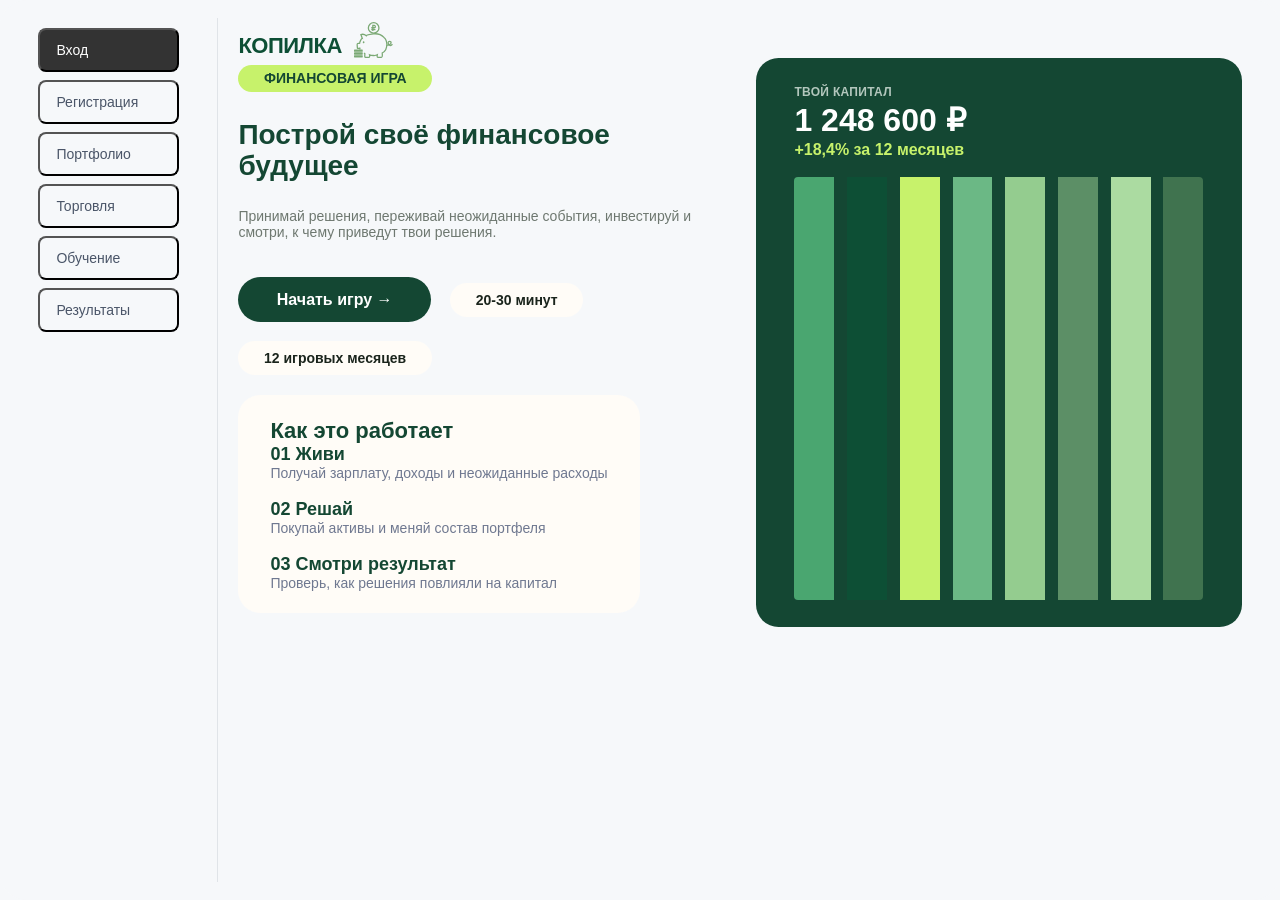
==== index.html @ e2ed372d "debag" ====
<!DOCTYPE html>
<html>
<head>
  <style>
    /* Базовые стили */
    * {
      margin: 0;
      padding: 0;
      box-sizing: border-box;
    }

    html,
    body {
      height: 100%;
      overflow: hidden;
      font-family: 'Inter', sans-serif;
      font-size: 100%;
      background: #F6F8FA;
    }

    body {
      display: flex;
      justify-content: center;
      align-items: center;
      padding: clamp(8px, vw, 24px);
      font-size: 100%;
    }

    /* Основной контейнер */
    .page {
      width: 100%;
      max-width: 1440px;
      height: 100%;
      background: #F6F8FA;
      border-radius: 3vh;
      padding: clamp(8px, 2vh, 20px) clamp(16px, 3vw, 40px) clamp(8px, 2vh, 20px);
      display: flex;
      flex-direction: row;
      overflow: hidden;
      position: relative;
      gap: 20px;
    }

    /* Боковая навигация */
    .sidebar {
      display: flex;
      flex-direction: column;
      gap: 8px;
      min-width: 180px;
      padding: 10px 0;
      border-right: 1px solid #e0e4e8;
      padding-right: clamp(16px, 3vw, 40px);
    }

    /* Кнопки-табы в боковой панели */
    .tab {
      cursor: pointer;
      padding: 12px 16px;
      background: transparent;
      border-radius: 8px;
      font-size: 87.5%;
      font-weight: 500;
      color: #4a5568;
      transition: all 0.2s;
      display: block;
      text-align: left;
    }

    .tab:hover {
      background: #edf2f7;
    }

    .tab.active-tab {
      background: #333;
      color: #fff;
    }

    /* Контентная область */
    .content {
      flex: 1;
      overflow-y: auto;
      padding: 4px 0;
    }

    /* Все страницы-секции скрыты по умолчанию */
    .page-section {
      display: none;
      animation: fadeIn 0.3s ease;
    }

    /* Делаем видимой ту, у которой есть класс .active */
    .page-section.active {
      display: block;
    }

    /* Анимация появления */
    @keyframes fadeIn {
      from {
        opacity: 0;
        transform: translateY(8px);
      }
      to {
        opacity: 1;
        transform: translateY(0);
      }
    }

    .header {
      display: flex;
      flex-wrap: wrap;
      align-items: center;
      justify-content: space-between;
      gap: clamp(6px, 1vh, 16px) clamp(10px, 1.5vw, 20px);
      flex-shrink: 0;
    }

    .header-left {
      display: flex;
      align-items: flex-end;
      gap: clamp(6px, 1vw, 12px);
      flex-wrap: wrap;
    }

    .header-left img {
      height: clamp(22px, 2.8vw, 36px);
      width: auto;
      display: block;
    }

    .kopilka-title {
      font-weight: 800;
      font-size: 137.5%;
      line-height: 1.1;
      color: #0D4F35;
      letter-spacing: -0.5px;
    }

    .nav-profile {
      background: #144733;
      border-radius: 29.5px;
      padding: clamp(8px, 1vh, 12px) clamp(20px, 2.5vw, 32px);
      font-weight: 600;
      font-size: 87.5%;
      color: #FFFFFF;
      text-decoration: none;
      transition: background 0.2s;
      white-space: nowrap;
    }
    .nav-profile:hover {
      background: #1f5f45;
    }

    .header-right {
      display: flex;
      align-items: center;
      gap: clamp(6px, 1vw, 12px);
      flex-wrap: wrap;
    }

    .back-btn {
      background: #FFFCF7;
      border-radius: 29.5px;
      padding: clamp(6px, 0.8vh, 12px) clamp(14px, 2vw, 28px);
      font-weight: 600;
      font-size: 87.5%;
      color: #1A241C;
      text-decoration: none;
      transition: background 0.2s;
      white-space: nowrap;
      box-shadow: 0 2px 8px rgba(0, 0, 0, 0.02);
    }
    .back-btn:hover {
      background: #f0ede6;
    }

    /* ── герой ── */
    .hero-row {
      display: flex;
      flex-wrap: wrap;
      align-items: flex-start;
      gap: clamp(10px, 2vw, 20px);
      flex-shrink: 0;
      margin: clamp(4px, 0.8vh, 12px) 0 clamp(8px, 1.5vh, 28px);
    }

    .hero-left {
      flex: 1;
      min-width: 280px;
    }

    .game-badge {
      display: inline-block;
      background: #C7F26B;
      border-radius: 33px;
      padding: clamp(4px, 0.6vh, 10px) clamp(16px, 2vw, 28px);
      font-weight: 600;
      font-size: 87.5%;
      color: #144733;
      margin-bottom: clamp(8px, 1vh, 16px);
    }

    .main-headline {
      font-weight: 800;
      font-size: 175%;
      line-height: 1.1;
      color: #144733;
    }

    .subhead {
      font-weight: 400;
      font-size: 87.5%;
      color: #6E7870;
      margin-top: clamp(6px, 0.8vh, 12px);
      max-width: 650px;
    }

    .hero-actions {
      display: flex;
      flex-wrap: wrap;
      align-items: center;
      gap: clamp(10px, 1.5vw, 20px);
      margin-top: clamp(16px, 2vh, 32px);
    }

    .kopilka-btn {
      background: #144733;
      border-radius: 22.6px;
      padding: clamp(12px, 1.5vh, 20px) clamp(28px, 3vw, 44px);
      border: none;
      font-weight: 600;
      font-size: 100%;
      color: #ffffff;
      cursor: pointer;
      transition: background 0.2s;
      white-space: nowrap;
    }
    .kopilka-btn:hover {
      background: #1a5a47;
    }
    .kopilka-btn[aria-pressed="true"] {
      background: #0d2e20; /* темнее */
    }

    .info-badge {
      background: #FFFCF7;
      border-radius: 30px;
      padding: clamp(8px, 1vh, 14px) clamp(16px, 2vw, 28px);
      font-weight: 600;
      font-size: 87.5%;
      color: #1A241C;
      white-space: nowrap;
    }

    /* ── основной контент (сетка) ── */
    .entrance-main-content {
      display: grid;
      grid-template-columns: 1fr 1fr;
      gap: clamp(16px, 2.5vw, 36px);
      min-height: 0;
    }

    /* ── левая колонка: "Как это работает" ── */
    .how-it-works {
      background: #FFFCF7;
      border-radius: clamp(20px, 2.5vh, 30px);
      padding: clamp(20px, 2.5vh, 40px) clamp(20px, 2.5vw, 40px);
      display: flex;
      flex-direction: column;
      overflow: hidden;
    }

    .how-it-works .title {
      font-weight: 800;
      font-size: 137.5%;
      color: #144733;
      flex-shrink: 0;
    }

    .steps {
      display: flex;
      flex-direction: column;
      gap: clamp(16px, 2vh, 28px);
      flex: 1;
      justify-content: center;
    }

    .step .step-title {
      font-weight: 700;
      font-size: 112.5%;
      color: #144733;
    }

    .step .step-desc {
      font-weight: 400;
      font-size: 87.5%;
      color: #6F7890;
    }

    /* ── правая колонка: капитал ── */
    .capital-card {
      background: #144733;
      border-radius: clamp(20px, 2.5vh, 36px);
      padding: clamp(24px, 3vh, 44px) clamp(24px, 3vw, 50px);
      display: flex;
      flex-direction: column;
      overflow: hidden;
    }

    .capital-card .label {
      font-weight: 600;
      font-size: 75%;
      color: #B3C7BD;
      letter-spacing: 0.3px;
    }

    .capital-card .amount {
      font-weight: 800;
      font-size: 200%;
      line-height: 1.1;
      color: #ffffff;
      margin-top: clamp(4px, 0.5vh, 10px);
    }

    .capital-card .growth {
      font-weight: 600;
      font-size: 100%;
      color: #C7F26B;
      margin-top: clamp(2px, 0.3vh, 8px);
    }

    .histogram {
      display: flex;
      align-items: flex-end;
      gap: clamp(6px, 1vw, 16px);
      padding-top: clamp(12px, 2vh, 28px);
      min-height: 80px;
      flex: 1;
    }

    .bar {
      flex: 1;
      background: #C7F26B;
      border-radius: 8.99px;
      min-height: 12px;
      transition: height 0.3s;
    }

    .bar--1 { height: 15%; }
    .bar--2 { height: 28%; }
    .bar--3 { height: 22%; }
    .bar--4 { height: 36%; }
    .bar--5 { height: 32%; }
    .bar--6 { height: 42%; }
    .bar--7 { height: 50%; }
    .bar--8 { height: 64%; }

    /* registration */

    /* ── шапка ── */
    .header {
      display: flex;
      flex-wrap: wrap;
      align-items: center;
      justify-content: space-between;
      gap: clamp(6px, 1vh, 16px) clamp(10px, 1.5vw, 20px);
      flex-shrink: 0;
    }

    .header-left {
      display: flex;
      align-items: flex-end;
      gap: clamp(6px, 1vw, 12px);
      flex-wrap: wrap;
    }

    .header-left img {
      height: clamp(22px, 2.8vw, 36px);
      width: auto;
      display: block;
    }

    .kopilka-title {
      font-weight: 800;
      font-size: 137.5%;
      line-height: 1.1;
      color: #0D4F35;
      letter-spacing: -0.5px;
    }

    .nav-profile {
      background: #144733;
      border-radius: 29.5px;
      padding: clamp(8px, 1vh, 12px) clamp(20px, 2.5vw, 32px);
      font-weight: 600;
      font-size: 87.5%;
      color: #FFFFFF;
      text-decoration: none;
      transition: background 0.2s;
      white-space: nowrap;
    }
    .nav-profile:hover {
      background: #1f5f45;
    }

    .header-right {
      display: flex;
      align-items: center;
      gap: clamp(6px, 1vw, 12px);
      flex-wrap: wrap;
    }

    .back-btn {
      background: #FFFCF7;
      border-radius: 29.5px;
      padding: clamp(6px, 0.8vh, 12px) clamp(14px, 2vw, 28px);
      font-weight: 600;
      font-size: 87.5%;
      color: #1A241C;
      text-decoration: none;
      transition: background 0.2s;
      white-space: nowrap;
      box-shadow: 0 2px 8px rgba(0, 0, 0, 0.02);
    }
    .back-btn:hover {
      background: #f0ede6;
    }

    /* ── герой ── */
    .hero-row {
      display: flex;
      flex-wrap: wrap;
      align-items: flex-start;
      gap: clamp(10px, 2vw, 20px);
      flex-shrink: 0;
      margin: clamp(4px, 0.8vh, 12px) 0 clamp(8px, 1.5vh, 28px);
    }

    .hero-left {
      flex: 1;
      min-width: 200px;
    }

    .game-badge {
      display: inline-block;
      background: #C7F26B;
      border-radius: 33px;
      padding: clamp(4px, 0.6vh, 10px) clamp(16px, 2vw, 28px);
      font-weight: 600;
      font-size: 87.5%;
      color: #144733;
      margin-bottom: clamp(8px, 1vh, 16px);
    }

    .register-title {
      font-weight: 700;
      font-size: 175%;
      line-height: 1.1;
      color: #0B1638;
    }

    .register-subtitle {
      font-weight: 400;
      font-size: 87.5%;
      color: #6F7890;
      margin-top: clamp(4px, 0.5vh, 8px);
    }

    /* ── основная карточка регистрации ── */
    .registration-main-content {
      flex: 1;
      display: flex;
      justify-content: center;
      align-items: center;
      min-height: 0;
    }

    .register-card {
      width: 100%;
      max-width: 780px;
      background: #FFFFFF;
      border-radius: clamp(20px, 2.5vh, 28px);
      padding: clamp(30px, 4vh, 60px) clamp(30px, 4vw, 60px);
      display: flex;
      flex-direction: column;
      gap: clamp(16px, 2vh, 28px);
    }

    .input-label {
      font-weight: 600;
      font-size: 100%;
      color: #6F7890;
    }

    .input-field {
      width: 100%;
      height: clamp(52px, 6vh, 68px);
      background: #F5F7F2;
      border-radius: 14px;
      border: none;
      padding: 0 clamp(18px, 2vw, 25px);
      font-family: 'Inter', sans-serif;
      font-weight: 400;
      font-size: 112.5%;
      color: #18213A;
      outline: none;
      transition: border 0.2s, background 0.2s;
    }
    .input-field::placeholder {
      color: #18213A;
      opacity: 0.6;
    }
    .input-field:focus {
      border: 2px solid #144733;
      background: #FFFFFF;
    }

    .btn-continue {
      width: 100%;
      height: clamp(52px, 6vh, 68px);
      background: #144733;
      border-radius: 14px;
      border: none;
      font-family: 'Inter', sans-serif;
      font-weight: 700;
      font-size: 112.5%;
      color: #FFFFFF;
      cursor: pointer;
      transition: background 0.2s;
      display: flex;
      align-items: center;
      justify-content: center;
    }
    .btn-continue:hover {
      background: #1a5a47;
    }

    .input-hint {
      font-weight: 400;
      font-size: 87.5%;
      color: #6F7890;
      text-align: center;
    }

    /* portfolio */
    /* ── шапка ── */
    .header {
      display: flex;
      flex-wrap: wrap;
      align-items: center;
      justify-content: space-between;
      gap: clamp(6px, 1vh, 16px) clamp(10px, 1.5vw, 20px);
      flex-shrink: 0;
    }

    .header-left {
      display: flex;
      align-items: flex-end;
      gap: clamp(6px, 1vw, 12px);
      flex-wrap: wrap;
    }

    .header-left img {
      height: clamp(22px, 2.8vw, 36px);
      width: auto;
      display: block;
    }

    .kopilka-title {
      font-weight: 800;
      font-size: 137.5%;
      line-height: 1.1;
      color: #0D4F35;
      letter-spacing: -0.5px;
    }

    .nav-profile {
      background: #144733;
      border-radius: 29.5px;
      padding: clamp(8px, 1vh, 12px) clamp(20px, 2.5vw, 32px);
      font-weight: 600;
      font-size: 87.5%;
      color: #FFFFFF;
      text-decoration: none;
      transition: background 0.2s;
      white-space: nowrap;
    }
    .nav-profile:hover {
      background: #1f5f45;
    }

    .header-right {
      display: flex;
      align-items: center;
      gap: clamp(6px, 1vw, 12px);
      flex-wrap: wrap;
    }

    .back-btn {
      background: #FFFCF7;
      border-radius: 29.5px;
      padding: clamp(6px, 0.8vh, 12px) clamp(14px, 2vw, 28px);
      font-weight: 600;
      font-size: 87.5%;
      color: #1A241C;
      text-decoration: none;
      transition: background 0.2s;
      white-space: nowrap;
      box-shadow: 0 2px 8px rgba(0, 0, 0, 0.02);
    }
    .back-btn:hover {
      background: #f0ede6;
    }

    /* ── герой ── */
    .hero-row {
      display: flex;
      flex-wrap: wrap;
      align-items: center;
      gap: clamp(10px, 2vw, 20px);
      flex-shrink: 0;
      margin: clamp(4px, 0.8vh, 12px) 0 clamp(8px, 1.5vh, 28px);
    }

    .hero-left {
      display: flex;
      flex-wrap: wrap;
      align-items: center;
      gap: clamp(10px, 1.5vw, 20px);
      flex: 1;
      min-width: 200px;
    }

    .day-badge {
      background: #C7F26B;
      border-radius: 28px;
      padding: clamp(4px, 0.6vh, 10px) clamp(16px, 2vw, 28px);
      font-weight: 600;
      font-size: 87.5%;
      color: #144733;
      white-space: nowrap;
    }

    .portfolio-title {
      font-weight: 800;
      font-size: 150%;
      line-height: 1.1;
      color: #144733;
    }

    /* ── левая колонка ── */
    .left-column {
      display: flex;
      flex-direction: column;
      min-height: 0;
    }

    /* ── карточки статистики ── */
    .stats-row {
      display: flex;
      flex-wrap: wrap;
      gap: clamp(12px, 1.5vw, 20px);
      flex-shrink: 0;
      margin-bottom: clamp(10px, 1.5vh, 20px);
    }

    .stat-card {
      background: #FFFCF7;
      border-radius: clamp(16px, 2vh, 22px);
      padding: clamp(16px, 2vh, 24px) clamp(20px, 2vw, 28px);
      min-width: clamp(140px, 15vw, 250px);
      flex: 0 1 auto;
    }
    .stat-card .label {
      font-weight: 400;
      font-size: 75%;
      color: #6E7870;
    }
    .stat-card .value {
      font-weight: 800;
      font-size: 125%;
      color: #144733;
      margin-top: clamp(6px, 0.8vh, 12px);
    }

    /* ── основной контент (сетка) ── */
    .portfolio-main-content {
      flex: 1;
      display: grid;
      grid-template-columns: 1fr 1fr;
      gap: clamp(16px, 2.5vw, 36px);
      min-height: 0;
    }

    /* ── левая колонка: таблица портфеля ── */
    .portfolio-table {
      background: #FFFFFF;
      border-radius: clamp(18px, 2.5vh, 26px);
      padding: clamp(20px, 2.5vh, 32px) clamp(20px, 2.5vw, 32px);
      display: flex;
      flex-direction: column;
      flex: 1;
      min-height: 0;
    }

    .table-title {
      font-weight: 800;
      font-size: 112.5%;
      color: #144733;
      flex-shrink: 0;
      margin-bottom: clamp(16px, 2vh, 28px);
    }

    .asset-list {
      flex: 1;
      overflow-y: auto;
      display: flex;
      flex-direction: column;
      gap: clamp(6px, 0.8vh, 12px);
      padding-right: 4px;
    }

    /* Стилизация скроллбара для asset-list */
    .asset-list::-webkit-scrollbar {
      width: 4px;
    }
    .asset-list::-webkit-scrollbar-track {
      background: #f0f0f0;
      border-radius: 4px;
    }
    .asset-list::-webkit-scrollbar-thumb {
      background: #C7F26B;
      border-radius: 4px;
    }

    .asset-row {
      display: flex;
      align-items: center;
      gap: clamp(8px, 1vw, 16px);
      min-height: clamp(32px, 4vh, 42px);
      flex-shrink: 0;
    }

    .asset-name {
      background: #FFFCF7;
      border-radius: 19px;
      padding: 0 clamp(12px, 1.2vw, 18px);
      height: clamp(30px, 3.5vh, 38px);
      display: flex;
      align-items: center;
      font-weight: 600;
      font-size: 68.75%;
      color: #1A241C;
      flex-shrink: 0;
      min-width: clamp(100px, 12vw, 180px);
    }
    .asset-name.inactive {
      color: #9EAA97;
    }

    .asset-value {
      font-weight: 600;
      font-size: 81.25%;
      color: #1A241C;
      flex-shrink: 0;
      min-width: clamp(70px, 8vw, 120px);
      text-align: right;
    }
    .asset-value.inactive {
      color: #9EAA97;
    }

    .asset-bar {
      flex: 1;
      height: clamp(10px, 1.2vh, 14px);
      background: #DEE3DB;
      border-radius: 7px;
      overflow: hidden;
      min-width: 60px;
    }
    .asset-bar .fill {
      height: 100%;
      border-radius: 7px;
      width: 0%;
    }

    .fill-green { background: #C7F26B; }
    .fill-dark { background: #144733; }
    .fill-mint { background: #7AA88C; }
    .fill-gold { background: #F2B84A; }
    .fill-sand { background: #D9BA6B; }
    .fill-blue { background: #6B71D9; }
    .fill-purple { background: #CF5FE0; }
    .fill-teal { background: #62B86C; }

    /* ── правая колонка ── */
    .right-panel {
      display: flex;
      flex-direction: column;
      gap: clamp(10px, 1.5vh, 18px);
      min-height: 0;
    }

    /* панель действий */
    .actions-panel {
      background: #144733;
      border-radius: clamp(18px, 2.5vh, 26px);
      padding: clamp(20px, 2.5vh, 32px) clamp(20px, 2.5vw, 32px);
      flex: 1;
      display: flex;
      flex-direction: column;
      min-height: 0;
    }

    .actions-title {
      font-weight: 800;
      font-size: 125%;
      color: #FFFFFF;
      flex-shrink: 0;
      margin-bottom: clamp(14px, 1.8vh, 24px);
    }

    .actions-list {
      flex: 1;
      display: flex;
      flex-direction: column;
      gap: clamp(10px, 1.2vh, 18px);
      overflow-y: auto;
      padding-right: 4px;
    }

    /* Стилизация скроллбара для actions-list */
    .actions-list::-webkit-scrollbar {
      width: 4px;
    }
    .actions-list::-webkit-scrollbar-track {
      background: rgba(255, 255, 255, 0.1);
      border-radius: 4px;
    }
    .actions-list::-webkit-scrollbar-thumb {
      background: #C7F26B;
      border-radius: 4px;
    }

    .action-item {
      background: #265C42;
      border-radius: 18px;
      padding: clamp(12px, 1.5vh, 18px) clamp(18px, 2vw, 24px);
      cursor: pointer;
      transition: background 0.2s;
      flex-shrink: 0;
    }
    .action-item:hover {
      background: #2f6d4f;
    }

    .action-item .title {
      font-weight: 600;
      font-size: 93.75%;
      color: #FFFFFF;
    }
    .action-item .desc {
      font-weight: 400;
      font-size: 68.75%;
      color: #B8C9BF;
      margin-top: clamp(2px, 0.3vh, 6px);
    }

    /* кнопка "Завершить месяц" */
    .btn-finish-month {
      background: #C7F26B;
      border-radius: 19px;
      border: none;
      padding: clamp(10px, 1.2vh, 14px) clamp(20px, 2.5vw, 32px);
      font-family: 'Inter', sans-serif;
      font-weight: 600;
      font-size: 100%;
      color: #144733;
      cursor: pointer;
      transition: background 0.2s;
      flex-shrink: 0;
      width: 100%;
    }
    .btn-finish-month:hover {
      background: #b8e35f;
    }


    /* trade */
        .header {
      display: flex;
      flex-wrap: wrap;
      align-items: center;
      justify-content: space-between;
      gap: clamp(6px, 1vh, 16px) clamp(10px, 1.5vw, 20px);
      flex-shrink: 0;
    }

    .header-left {
      display: flex;
      align-items: flex-end;
      gap: clamp(6px, 1vw, 12px);
      flex-wrap: wrap;
    }

    .header-left img {
      height: clamp(22px, 2.8vw, 36px);
      width: auto;
      display: block;
    }

    .kopilka-title {
      font-weight: 800;
      font-size: 137.5%;
      line-height: 1.1;
      color: #0D4F35;
      letter-spacing: -0.5px;
    }

    .nav-profile {
      background: #144733;
      border-radius: 29.5px;
      padding: clamp(8px, 1vh, 12px) clamp(20px, 2.5vw, 32px);
      font-weight: 600;
      font-size: 87.5%;
      color: #FFFFFF;
      text-decoration: none;
      transition: background 0.2s;
      white-space: nowrap;
    }
    .nav-profile:hover {
      background: #1f5f45;
    }

    .header-right {
      display: flex;
      align-items: center;
      gap: clamp(6px, 1vw, 12px);
      flex-wrap: wrap;
    }

    .back-btn {
      background: #FFFCF7;
      border-radius: 29.5px;
      padding: clamp(6px, 0.8vh, 12px) clamp(14px, 2vw, 28px);
      font-weight: 600;
      font-size: 87.5%;
      color: #1A241C;
      text-decoration: none;
      transition: background 0.2s;
      white-space: nowrap;
      box-shadow: 0 2px 8px rgba(0, 0, 0, 0.02);
    }
    .back-btn:hover {
      background: #f0ede6;
    }

    /* ── герой + бейдж ── */
    .hero-row {
      display: flex;
      align-items: center;
      gap: clamp(10px, 2vw, 20px);
      flex-shrink: 0;
      margin: clamp(4px, 0.8vh, 12px) 0 clamp(8px, 1.5vh, 28px);
      flex-wrap: wrap;
    }

    .hero {
      flex: 1;
      min-width: 180px;
    }

    .main-title {
      font-weight: 800;
      font-size: 137.5%;
      line-height: 1.1;
      color: #144733;
    }

    .sub-title {
      font-weight: 400;
      font-size: 87.5%;
      color: #6E7870;
    }

    .trade-badge {
      background: #0D4F35;
      border-radius: 19px;
      padding: clamp(4px, 0.6vh, 10px) clamp(14px, 2vw, 28px);
      font-weight: 600;
      font-size: 75%;
      color: #FFFFFF;
      white-space: nowrap;
      flex-shrink: 0;
    }

    /* ── основной контент (сетка) ── */
    .trade-main-content {
      flex: 1;
      display: flex;
      flex-direction: column;
      min-height: 0;
      gap: clamp(8px, 1.2vh, 18px);
    }

    .content-grid {
      display: grid;
      grid-template-columns: 1fr 1fr;
      gap: clamp(12px, 2vw, 28px);
      flex: 1;
      min-height: 0;
    }

    /* ── левая панель (выбор актива) ── */
    .assets-panel {
      background: #FFFFFF;
      border: 1px solid #D1EDD6;
      border-radius: clamp(16px, 2vh, 24px);
      padding: clamp(14px, 2vh, 28px) clamp(16px, 2vw, 28px);
      display: flex;
      flex-direction: column;
      overflow: hidden;
    }

    .assets-title {
      font-weight: 700;
      font-size: 112.5%;
      color: #0D4F35;
      flex-shrink: 0;
    }

    .assets-sub {
      font-weight: 400;
      font-size: 75%;
      color: #4D6E57;
      margin-bottom: clamp(8px, 1.2vh, 18px);
      flex-shrink: 0;
    }

    .asset-grid {
      display: grid;
      grid-template-columns: 1fr 1fr;
      gap: clamp(8px, 1vh, 14px);
      flex: 1;
      align-content: start;
    }

    .asset-card {
      border-radius: 18px;
      padding: clamp(12px, 1.4vh, 20px) clamp(14px, 1.6vw, 20px);
      cursor: pointer;
      transition: all 0.2s;
      position: relative;
      border: 1px solid transparent;
      min-height: clamp(60px, 7vh, 110px);
      display: flex;
      flex-direction: column;
      justify-content: center;
    }
    .asset-card.active {
      background: #D1EDD6;
      border-color: #4AA670;
    }
    .asset-card.inactive {
      background: rgba(240, 250, 237, 0.2);
      border-color: transparent;
    }
    .asset-card.inactive:hover {
      background: rgba(240, 250, 237, 0.5);
    }

    .asset-card .name {
      font-weight: 700;
      font-size: 87.5%;
      color: #0D4F35;
    }
    .asset-card .name.faded {
      color: rgba(13, 79, 53, 0.2);
    }
    .asset-card .desc {
      font-weight: 400;
      font-size: 68.75%;
      color: #4D6E57;
      margin-top: 2px;
    }
    .asset-card .desc.faded {
      color: rgba(77, 110, 87, 0.2);
    }
    .asset-card .arrow {
      position: absolute;
      right: clamp(12px, 1.2vw, 20px);
      top: 50%;
      transform: translateY(-50%);
      font-weight: 700;
      font-size: 100%;
      color: #4AA670;
    }
    .asset-card .arrow.faded {
      color: rgba(74, 166, 112, 0.2);
    }

    /* ── правая панель (детали) ── */
    .right-panel {
      display: flex;
      flex-direction: column;
      gap: clamp(8px, 1.2vh, 18px);
      min-height: 0;
    }

    /* карточка выбора (облигации, акции, ПИФ) */
    .selection-card {
      background: #0D4F35;
      border-radius: clamp(16px, 2vh, 24px);
      padding: clamp(14px, 2vh, 28px) clamp(16px, 2vw, 28px);
      flex-shrink: 0;
      display: none;
    }
    .selection-card.visible {
      display: block;
    }

    .selection-card .title {
      font-weight: 700;
      font-size: 112.5%;
      color: #FFFFFF;
    }
    .selection-card .sub {
      font-weight: 600;
      font-size: 75%;
      color: #D1EDD6;
      margin: 4px 0 clamp(8px, 1vh, 14px);
    }

    .selection-item {
      width: 100%;
      height: clamp(38px, 4vh, 46px);
      border-radius: 14px;
      display: flex;
      align-items: center;
      justify-content: space-between;
      padding: 0 clamp(12px, 1.2vw, 18px);
      margin-bottom: 6px;
      cursor: pointer;
      transition: background 0.2s;
    }
    .selection-item.active {
      background: #C7F26B;
    }
    .selection-item.inactive {
      background: #175E40;
    }
    .selection-item.inactive:hover {
      background: #1f7a54;
    }

    .selection-item .name {
      font-weight: 700;
      font-size: 81.25%;
    }
    .selection-item.active .name {
      color: #0D4F35;
    }
    .selection-item.inactive .name {
      color: #FFFFFF;
    }

    .selection-item .price {
      font-weight: 600;
      font-size: 68.75%;
    }
    .selection-item.active .price {
      color: #0D4F35;
    }
    .selection-item.inactive .price {
      color: #D1EDD6;
    }

    /* карточка информации (счёт, валюта, золото) */
    .asset-info-card {
      background: #0D4F35;
      border-radius: clamp(16px, 2vh, 24px);
      padding: clamp(14px, 2vh, 24px) clamp(16px, 2vw, 28px);
      flex-shrink: 0;
      display: none;
    }
    .asset-info-card.visible {
      display: block;
    }

    .asset-info-card .title {
      font-weight: 700;
      font-size: 112.5%;
      color: #FFFFFF;
    }

    .asset-info-card .info-row {
      width: 100%;
      height: clamp(38px, 4vh, 46px);
      background: #C7F26B;
      border-radius: 14px;
      display: flex;
      align-items: center;
      justify-content: space-between;
      padding: 0 clamp(12px, 1.2vw, 18px);
      margin-top: clamp(6px, 0.8vh, 12px);
    }
    .asset-info-card .info-row .label {
      font-weight: 700;
      font-size: 81.25%;
      color: #0D4F35;
    }
    .asset-info-card .info-row .value {
      font-weight: 600;
      font-size: 75%;
      color: #0D4F35;
    }

    /* панель сделки */
    .deal-panel {
      background: #FFFFFF;
      border: 1px solid #D1EDD6;
      border-radius: clamp(16px, 2vh, 24px);
      padding: clamp(14px, 2vh, 28px) clamp(16px, 2vw, 28px);
      flex: 1;
      display: flex;
      flex-direction: column;
      min-height: 0;
      overflow: hidden;
    }

    .deal-title {
      font-weight: 700;
      font-size: 112.5%;
      color: #0D4F35;
      flex-shrink: 0;
    }

    .deal-label {
      font-weight: 600;
      font-size: 68.75%;
      color: #4D6E57;
      margin-top: clamp(4px, 0.5vh, 8px);
      flex-shrink: 0;
    }

    .deal-asset-name {
      font-weight: 700;
      font-size: 112.5%;
      color: #0D4F35;
      flex-shrink: 0;
      margin-bottom: clamp(4px, 0.5vh, 8px);
    }

    .deal-row {
      display: flex;
      align-items: flex-end;
      justify-content: space-between;
      gap: clamp(8px, 1vw, 16px);
      flex-shrink: 0;
      flex-wrap: wrap;
      margin-bottom: clamp(4px, 0.5vh, 8px);
    }

    .deal-left {
      display: flex;
      flex-direction: column;
      flex: 1;
      min-width: 140px;
    }
    .deal-left .label {
      font-weight: 600;
      font-size: 68.75%;
      color: #4D6E57;
      margin-bottom: 4px;
    }

    .deal-input-wrapper {
      display: flex;
      align-items: center;
      flex-wrap: wrap;
      gap: 4px;
    }
    .deal-input {
      height: clamp(40px, 4.5vh, 52px);
      background: #F0FAED;
      border: 1px solid #D1EDD6;
      border-radius: 14px;
      padding: 0 clamp(10px, 1vw, 16px);
      font-family: 'Inter', sans-serif;
      font-weight: 700;
      font-size: 100%;
      color: #0D4F35;
      outline: none;
      width: clamp(120px, 12vw, 190px);
      flex-shrink: 0;
    }
    .deal-input:focus {
      border-color: #4AA670;
    }
    .deal-input-unit {
      font-weight: 400;
      font-size: 81.25%;
      color: #4D6E57;
    }

    .deal-right {
      text-align: right;
      flex-shrink: 0;
    }
    .deal-right .label {
      font-weight: 600;
      font-size: 68.75%;
      color: #4D6E57;
    }
    .deal-right .amount {
      font-weight: 800;
      font-size: 125%;
      color: #0D4F35;
    }

    .deal-buttons {
      display: flex;
      gap: clamp(8px, 1vw, 12px);
      flex-shrink: 0;
      flex-wrap: wrap;
      margin-top: clamp(4px, 0.5vh, 8px);
    }
    .btn-buy {
      flex: 1;
      min-width: 100px;
      height: clamp(44px, 5vh, 55px);
      background: #0D4F35;
      border-radius: 17px;
      border: none;
      font-weight: 700;
      font-size: 100%;
      color: #FFFFFF;
      cursor: pointer;
      transition: background 0.2s;
    }
    .btn-buy:hover {
      background: #1a6a4a;
    }
    .btn-sell {
      flex: 1;
      min-width: 100px;
      height: clamp(44px, 5vh, 55px);
      background: #E0F2E0;
      border: 1px solid #4AA670;
      border-radius: 17px;
      font-weight: 700;
      font-size: 100%;
      color: #0D4F35;
      cursor: pointer;
      transition: background 0.2s;
    }
    .btn-sell:hover {
      background: #c8e8c8;
    }

    .deal-available {
      font-weight: 400;
      font-size: 150%;
      color: #4D6E57;
      margin-top: clamp(6px, 0.8vh, 14px);
      flex-shrink: 0;
    }

    /* ── переключатель Купить/Продать ── */
    .toggle-switch {
      display: flex;
      background: #FFFFFF;
      border: 1px solid #D1EDD6;
      border-radius: 22px;
      padding: 4px;
      flex-shrink: 0;
      width: 100%;
      max-width: 440px;
      cursor: pointer;
    }
    .toggle-switch .option {
      flex: 1;
      height: clamp(40px, 4.5vh, 50px);
      border-radius: 18px;
      display: flex;
      align-items: center;
      justify-content: center;
      font-weight: 700;
      font-size: 100%;
      transition: all 0.3s;
      cursor: pointer;
      user-select: none;
    }
    .toggle-switch .option.active {
      background: #0D4F35;
      color: #FFFFFF;
    }
    .toggle-switch .option.inactive {
      background: transparent;
      color: #0D4F35;
    }
    .toggle-switch .option.inactive:hover {
      background: #f0f5ee;
    }

    /* teaching */
    .header {
      display: flex;
      flex-wrap: wrap;
      align-items: center;
      justify-content: space-between;
      gap: clamp(6px, 1vh, 16px) clamp(10px, 1.5vw, 20px);
      flex-shrink: 0;
    }

    .header-left {
      display: flex;
      align-items: flex-end;
      gap: clamp(6px, 1vw, 12px);
      flex-wrap: wrap;
    }

    .header-left img {
      height: clamp(22px, 2.8vw, 36px);
      width: auto;
      display: block;
    }

    .kopilka-title {
      font-weight: 800;
      font-size: 137.5%;
      line-height: 1.1;
      color: #0D4F35;
      letter-spacing: -0.5px;
    }

    .nav-profile {
      background: #144733;
      border-radius: 29.5px;
      padding: 12px 32px;
      font-weight: 600;
      font-size: 125%;
      color: #FFFFFF;
      text-decoration: none;
      transition: background 0.2s;
      white-space: nowrap;
    }
    .nav-profile:hover {
      background: #1f5f45;
    }

    .header-right {
      display: flex;
      align-items: center;
      gap: clamp(6px, 1vw, 12px);
      flex-wrap: wrap;
    }

    .back-btn {
      background: #FFFCF7;
      border-radius: 29.5px;
      padding: clamp(6px, 0.8vh, 12px) clamp(14px, 2vw, 28px);
      font-weight: 600;
      font-size: 87.5%;
      color: #1A241C;
      text-decoration: none;
      transition: background 0.2s;
      white-space: nowrap;
      box-shadow: 0 2px 8px rgba(0, 0, 0, 0.02);
    }
    .back-btn:hover {
      background: #f0ede6;
    }

    /* ── герой + триггер ── */
    .hero-row {
      display: flex;
      align-items: center;
      gap: clamp(10px, 2vw, 20px);
      flex-shrink: 0;
      margin: clamp(4px, 0.8vh, 12px) 0 clamp(8px, 1.5vh, 28px);
    }

    /* TODO hero */
    .hero {}

    .main-title {
      font-weight: 800;
      font-size: 137.5%;
      line-height: 1.1;
      color: #144733;
    }

    .sub-title {
      font-weight: 400;
      font-size: 87.5%;
      color: #6E7870;
    }

    .example-trigger {
      display: flex;
      align-items: center;
      gap: clamp(6px, 1vw, 12px);
      flex-shrink: 0;
      position: relative;
    }

    .question-circle {
      width: clamp(38px, 4vw, 58px);
      height: clamp(38px, 4vw, 58px);
      background: #C7F26B;
      border-radius: 50%;
      display: inline-flex;
      align-items: center;
      justify-content: center;
      cursor: pointer;
      transition: transform 0.2s;
      font-weight: 800;
      font-size: 125%;
      color: #144733;
      box-shadow: 0 4px 12px rgba(199, 242, 107, 0.3);
      flex-shrink: 0;
      position: relative;
      z-index: 2;
    }
    .question-circle:hover {
      transform: scale(1.2);
    }

    .hint-message {
      visibility: hidden;
      opacity: 0;
      transition: opacity 0.3s ease, visibility 0.3s ease;
      position: absolute;
      left: calc(100% + 12px);
      top: 50%;
      transform: translateY(-50%);
      background: #1a1a2e;
      color: #fff;
      padding: 6px 14px;
      border-radius: 10px;
      font-size: 75%;
      white-space: nowrap;
      box-shadow: 0 4px 20px rgba(0, 0, 0, 0.25);
      z-index: 2;
    }
    .hint-message::before {
      content: '';
      position: absolute;
      top: 50%;
      left: -8px;
      transform: translateY(-50%);
      border: 8px solid transparent;
      border-right-color: #1a1a2e;
    }
    .question-circle:hover+.hint-message,
    .question-circle:focus+.hint-message,
    .example-trigger:hover .hint-message {
      visibility: visible;
      opacity: 1;
    }

    /* ── основной контент ── */
    .teaching-main-content {
      flex: 1;
      display: flex;
      flex-direction: column;
      min-height: 0;
      transition: filter 0.4s ease, opacity 0.4s ease;
      position: relative;
      z-index: 1;
    }

    /* ── оверлей ── */
    .example-overlay {
      display: none;
      position: fixed;
      top: 0;
      left: 0;
      width: 100%;
      height: 100%;
      z-index: 1000;
      justify-content: center;
      align-items: center;
      padding: 20px;
      pointer-events: none;
    }
    .example-overlay.visible {
      display: flex;
    }
    .example-overlay .overlay-content {
      background: #D0E3BE;
      border-radius: clamp(20px, 3vh, 35px);
      padding: clamp(20px, 3vh, 40px) clamp(24px, 4vw, 50px);
      max-width: 780px;
      width: 100%;
      box-shadow: 0 30px 80px rgba(0, 0, 0, 0.4);
      position: relative;
      animation: overlaySlideIn 0.4s ease;
      pointer-events: auto;
      max-height: 90vh;
      overflow-y: auto;
    }
    .example-overlay:not(.visible) {
      pointer-events: none;
    }

    @keyframes overlaySlideIn {
      from {
        opacity: 0;
        transform: scale(0.95) translateY(20px);
      }
      to {
        opacity: 1;
        transform: scale(1) translateY(0);
      }
    }

    .example-overlay .close-btn {
      position: absolute;
      right: clamp(16px, 2vw, 24px);
      top: clamp(10px, 1.5vh, 16px);
      font-size: 175%;
      font-weight: 700;
      color: #144733;
      cursor: pointer;
      background: none;
      border: none;
      line-height: 1;
      transition: transform 0.2s;
      z-index: 10;
    }
    .example-overlay .close-btn:hover {
      transform: rotate(90deg);
    }

    .example-overlay .icon-badge {
      display: flex;
      align-items: center;
      gap: 12px;
      margin-bottom: 8px;
    }
    .example-overlay .icon {
      display: inline-flex;
      align-items: center;
      justify-content: center;
      width: clamp(36px, 4vw, 48px);
      height: clamp(36px, 4vw, 48px);
      background: #C7F26B;
      border-radius: 50%;
      font-weight: 800;
      font-size: 137.5%;
      color: #144733;
    }
    .example-overlay .badge {
      background: #144733;
      color: #FFFEFA;
      font-weight: 600;
      font-size: 100%;
      padding: 2px 20px;
      border-radius: 30px;
    }
    .example-overlay .title {
      font-weight: 800;
      font-size: 150%;
      color: #144733;
      margin: 8px 0 6px;
    }
    .example-overlay .desc {
      font-weight: 400;
      font-size: 93.75%;
      line-height: 1.5;
      color: #1A241C;
      text-align: justify;
    }
    .example-overlay .desc code {
      background: rgba(0, 0, 0, 0.05);
      padding: 2px 8px;
      border-radius: 6px;
      font-size: 87.5%;
    }

    /* ── карточка контента ── */
    .content-card {
      background: #FFFEFA;
      border-radius: clamp(16px, 2vh, 28px);
      padding: clamp(14px, 2vh, 32px) clamp(16px, 2.5vw, 34px) clamp(14px, 2vh, 28px);
      box-shadow: 0 8px 24px rgba(0, 0, 0, 0.02);
      flex: 1;
      min-height: 0;
      overflow: hidden;
      transition: filter 0.4s ease, opacity 0.4s ease, height 0.35s ease;
      display: flex;
      flex-direction: column;
    }

    .content-card.blurred {
      filter: blur(6px) brightness(0.7);
      opacity: 0.6;
      pointer-events: none;
      user-select: none;
    }

    .asset-content {
      display: none;
      flex-direction: column;
      gap: clamp(12px, 1.5vh, 24px);
      height: 100%;
      overflow-y: auto;
    }
    .asset-content.active {
      display: flex;
    }

    .asset-grid {
      display: grid;
      grid-template-columns: 1fr 1fr;
      gap: clamp(16px, 2vw, 30px);
      flex: 1;
    }

    .left-column,
    .right-column {
      display: flex;
      flex-direction: column;
      gap: clamp(10px, 1.2vh, 20px);
    }

    .risk-badge {
      width: 100%;
      border-radius: 31.5px;
      padding: clamp(6px, 0.8vh, 14px) clamp(12px, 1.5vw, 20px);
      font-weight: 600;
      font-size: 87.5%;
      line-height: 1.2;
      color: #1A241C;
      text-align: center;
      flex-shrink: 0;
    }
    .risk-badge--low {
      background: #C3FFC5;
    }
    .risk-badge--medium {
      background: #FFBF66;
    }
    .risk-badge--high {
      background: #FF9494;
    }

    .what-section {
      padding: clamp(10px, 1.2vh, 20px) clamp(14px, 1.8vw, 24px);
      border-radius: clamp(16px, 2vh, 25px);
      background: #f8faf9;
      flex-shrink: 0;
    }
    .what-section .title {
      font-weight: 800;
      font-size: 112.5%;
      color: #144733;
      margin-bottom: 2px;
    }
    .what-section .sub {
      font-weight: 600;
      font-size: 87.5%;
      color: #1A241C;
      margin-bottom: 4px;
    }
    .what-section .desc {
      font-weight: 400;
      font-size: 81.25%;
      line-height: 1.4;
      color: #1A241C;
    }

    .risk-note {
      background: #FEF6E5;
      border-radius: clamp(16px, 2vh, 25px);
      padding: clamp(10px, 1.2vh, 20px) clamp(14px, 1.8vw, 24px);
      flex-shrink: 0;
    }
    .risk-note .title {
      font-weight: 600;
      font-size: 100%;
      color: #144733;
      margin-bottom: 2px;
    }
    .risk-note .desc {
      font-weight: 400;
      font-size: 81.25%;
      line-height: 1.4;
      color: #1A241C;
    }

    .income-section {
      background: #F0F6F1;
      border-radius: clamp(16px, 2vh, 25px);
      padding: clamp(10px, 1.2vh, 20px) clamp(14px, 1.8vw, 24px);
      flex-shrink: 0;
    }
    .income-section .title {
      font-weight: 800;
      font-size: 112.5%;
      color: #144733;
      margin-bottom: clamp(6px, 0.8vh, 14px);
    }
    .income-item {
      margin-bottom: clamp(4px, 0.5vh, 12px);
    }
    .income-item:last-child {
      margin-bottom: 0;
    }
    .income-item .label {
      font-weight: 600;
      font-size: 93.75%;
      color: #144733;
    }
    .income-item .desc {
      font-weight: 400;
      font-size: 75%;
      color: #6E7870;
      line-height: 1.3;
    }

    .investor-tips {
      background: #F5FBFF;
      border-radius: clamp(16px, 2vh, 25px);
      padding: clamp(10px, 1.2vh, 20px) clamp(14px, 1.8vw, 24px);
      flex-shrink: 0;
    }
    .investor-tips .title {
      font-weight: 800;
      font-size: 100%;
      color: #144733;
      margin-bottom: clamp(4px, 0.5vh, 10px);
    }
    .investor-tips .item .label {
      font-weight: 600;
      font-size: 81.25%;
      color: #144733;
    }
    .investor-tips .item .desc {
      font-weight: 400;
      font-size: 68.75%;
      color: #6E7870;
      line-height: 1.3;
    }

    /* ── пагинация ── */
    .pagination-wrap {
      display: flex;
      align-items: center;
      justify-content: space-between;
      gap: clamp(8px, 1vw, 14px);
      flex-shrink: 0;
      padding-top: clamp(4px, 0.5vh, 8px);
    }

    .nav-arrow {
      font-weight: 400;
      font-size: 225%;
      line-height: 1;
      color: #144733;
      cursor: pointer;
      user-select: none;
      transition: opacity 0.2s;
      padding: 0 4px;
      flex-shrink: 0;
    }
    .nav-arrow:hover {
      opacity: 0.6;
    }

    .pagination-center {
      display: flex;
      flex-direction: column;
      align-items: center;
      flex: 1;
      min-width: 0;
    }

    .pagination {
      display: flex;
      align-items: center;
      gap: clamp(4px, 0.6vw, 8px);
      flex-wrap: wrap;
      justify-content: center;
    }
    .pagination .dot {
      width: clamp(8px, 0.8vw, 10px);
      height: clamp(8px, 0.8vw, 10px);
      border-radius: 50%;
      background: #C7D1C9;
      cursor: pointer;
      transition: background 0.2s;
      flex-shrink: 0;
    }
    .pagination .dot.active {
      background: #144733;
    }
    .pagination .counter {
      font-weight: 600;
      font-size: 62.5%;
      color: #6E7870;
      margin-top: 2px;
      text-align: center;
    }

    /* results */
    .header {
      display: flex;
      flex-wrap: wrap;
      align-items: center;
      justify-content: space-between;
      gap: clamp(6px, 1vh, 16px) clamp(10px, 1.5vw, 20px);
      flex-shrink: 0;
    }

    .header-left {
      display: flex;
      align-items: flex-end;
      gap: clamp(6px, 1vw, 12px);
      flex-wrap: wrap;
    }

    .header-left img {
      height: clamp(22px, 2.8vw, 36px);
      width: auto;
      display: block;
    }

    .kopilka-title {
      font-weight: 800;
      font-size: 137.5%;
      line-height: 1.1;
      color: #0D4F35;
      letter-spacing: -0.5px;
    }

    .nav-profile {
      background: #144733;
      border-radius: 29.5px;
      padding: clamp(8px, 1vh, 12px) clamp(20px, 2.5vw, 32px);
      font-weight: 600;
      font-size: 87.5%;
      color: #FFFFFF;
      text-decoration: none;
      transition: background 0.2s;
      white-space: nowrap;
    }
    .nav-profile:hover {
      background: #1f5f45;
    }

    .header-right {
      display: flex;
      align-items: center;
      gap: clamp(6px, 1vw, 12px);
      flex-wrap: wrap;
    }

    .back-btn {
      background: #FFFCF7;
      border-radius: 29.5px;
      padding: clamp(6px, 0.8vh, 12px) clamp(14px, 2vw, 28px);
      font-weight: 600;
      font-size: 87.5%;
      color: #1A241C;
      text-decoration: none;
      transition: background 0.2s;
      white-space: nowrap;
      box-shadow: 0 2px 8px rgba(0, 0, 0, 0.02);
    }
    .back-btn:hover {
      background: #f0ede6;
    }

    /* ── герой ── */
    .hero-row {
      display: flex;
      flex-wrap: wrap;
      align-items: flex-start;
      gap: clamp(10px, 2vw, 20px);
      flex-shrink: 0;
      margin: clamp(4px, 0.8vh, 12px) 0 clamp(8px, 1.5vh, 28px);
    }

    .hero-left {
      flex: 1;
      min-width: 200px;
    }

    .final-badge {
      display: inline-block;
      background: #0D4F35;
      border-radius: 19px;
      padding: clamp(4px, 0.5vh, 8px) clamp(14px, 1.5vw, 20px);
      font-weight: 600;
      font-size: 75%;
      color: #FFFFFF;
      margin-bottom: clamp(6px, 0.8vh, 12px);
    }

    .main-title {
      font-weight: 800;
      font-size: 175%;
      line-height: 1.1;
      color: #0D4F35;
    }

    .sub-title {
      font-weight: 400;
      font-size: 87.5%;
      color: #4D6E57;
      margin-top: clamp(2px, 0.3vh, 6px);
    }

    .months-badge {
      display: inline-block;
      background: #D1EDD6;
      border-radius: 19px;
      padding: clamp(4px, 0.5vh, 8px) clamp(14px, 1.5vw, 20px);
      font-weight: 600;
      font-size: 75%;
      color: #0D4F35;
      margin-top: clamp(6px, 0.8vh, 12px);
    }

    /* ── основное содержимое (скролл внутри) ── */
    .results-main-content {
      flex: 1;
      display: flex;
      flex-direction: column;
      gap: clamp(10px, 1.5vh, 20px);
      min-height: 0;
      overflow-y: auto;
      padding-right: clamp(2px, 0.3vw, 6px);
    }

    /* ── карточка капитала ── */
    .results-capital-card {
      background: #0D4F35;
      border-radius: clamp(20px, 2.5vh, 28px);
      padding: clamp(20px, 2.5vh, 30px) clamp(24px, 3vw, 36px);
      display: flex;
      flex-wrap: wrap;
      align-items: center;
      justify-content: space-between;
      gap: clamp(12px, 2vw, 30px);
      flex-shrink: 0;
    }

    .capital-left .label {
      font-weight: 600;
      font-size: 75%;
      color: #D1EDD6;
    }
    .capital-left .amount {
      font-weight: 800;
      font-size: 175%;
      line-height: 1.1;
      color: #FFFFFF;
      margin-top: 2px;
    }

    .capital-center .growth {
      font-weight: 800;
      font-size: 137.5%;
      color: #C7F26B;
    }
    .capital-center .percent {
      font-weight: 600;
      font-size: 87.5%;
      color: #C7F26B;
    }

    .capital-right .start {
      font-weight: 400;
      font-size: 81.25%;
      color: #D1EDD6;
    }
    .capital-right .growth-label {
      font-weight: 400;
      font-size: 75%;
      color: #D1EDD6;
      margin-top: 2px;
    }
    .capital-right .growth-amount {
      font-weight: 700;
      font-size: 112.5%;
      color: #FFFFFF;
    }

    /* ── сетка результатов ── */
    .results-grid {
      display: grid;
      grid-template-columns: 1fr 1fr;
      gap: clamp(12px, 2vw, 24px);
      flex: 1;
      min-height: 0;
    }

    .results-title {
      font-weight: 800;
      font-size: 125%;
      color: #0D4F35;
      flex-shrink: 0;
    }

    .stats-grid {
      display: grid;
      grid-template-columns: 1fr 1fr 1fr 1fr;
      gap: clamp(8px, 1vw, 14px);
      flex-shrink: 0;
    }

    .stat-card {
      background: #FFFFFF;
      border: 1px solid #D1EDD6;
      border-radius: clamp(14px, 1.8vh, 20px);
      padding: clamp(12px, 1.5vh, 20px) clamp(14px, 1.5vw, 20px);
    }
    .stat-card .label {
      font-weight: 600;
      font-size: 68.75%;
      color: #4D6E57;
    }
    .stat-card .value {
      font-weight: 800;
      font-size: 112.5%;
      color: #0D4F35;
      margin-top: 2px;
    }

    /* ── структура активов ── */
    .structure-panel {
      background: #FFFFFF;
      border: 1px solid #D1EDD6;
      border-radius: clamp(16px, 2vh, 22px);
      padding: clamp(16px, 2vh, 26px) clamp(18px, 2vw, 26px);
      flex: 1;
      display: flex;
      flex-direction: column;
      min-height: 0;
    }

    .structure-title {
      font-weight: 700;
      font-size: 100%;
      color: #0D4F35;
      flex-shrink: 0;
      margin-bottom: clamp(8px, 1vh, 14px);
    }

    .bars {
      display: flex;
      height: clamp(16px, 2vh, 24px);
      margin-bottom: clamp(12px, 1.5vh, 26px);
      flex-shrink: 0;
    }
    .bar {
      height: 100%;
      border-radius: 0;
      flex-shrink: 0;
    }
    .bar:first-child { border-radius: 4px 0 0 4px; }
    .bar:last-child { border-radius: 0 4px 4px 0; }

    .bar--1 { width: 12%; background: #4AA670; }
    .bar--2 { width: 24%; background: #0D4F35; }
    .bar--3 { width: 18%; background: #C7F26B; }
    .bar--4 { width: 8%; background: #6BB885; }
    .bar--5 { width: 22%; background: #94CC8F; }
    .bar--6 { width: 6%; background: #5C8F66; }
    .bar--7 { width: 5%; background: #ABDBA1; }
    .bar--8 { width: 5%; background: #40734F; }

    .structure-legend {
      display: grid;
      grid-template-columns: 1fr 1fr;
      gap: clamp(4px, 0.5vh, 10px) clamp(12px, 1.5vw, 20px);
      flex: 1;
      align-content: start;
    }

    .legend-item {
      display: flex;
      align-items: center;
      gap: clamp(4px, 0.5vw, 8px);
    }
    .legend-item .dot {
      width: clamp(8px, 0.7vw, 10px);
      height: clamp(8px, 0.7vw, 10px);
      border-radius: 3px;
      flex-shrink: 0;
    }
    .legend-item .name {
      font-weight: 600;
      font-size: 62.5%;
      color: #0D4F35;
    }
    .legend-item .value {
      font-weight: 400;
      font-size: 62.5%;
      color: #4D6E57;
      margin-left: auto;
      white-space: nowrap;
    }

    /* ── правая колонка: доходность ── */
    .results-right {
      display: flex;
      flex-direction: column;
      gap: clamp(10px, 1.2vh, 16px);
    }

    .earnings-panel {
      background: #FFFFFF;
      border: 1px solid #D1EDD6;
      border-radius: clamp(16px, 2vh, 22px);
      padding: clamp(16px, 2vh, 26px) clamp(18px, 2vw, 26px);
      flex: 1;
      display: flex;
      flex-direction: column;
      min-height: 0;
    }

    .earnings-title {
      font-weight: 700;
      font-size: 100%;
      color: #0D4F35;
      flex-shrink: 0;
      margin-bottom: clamp(8px, 1vh, 16px);
    }

    .earning-grid {
      display: grid;
      grid-template-columns: 1fr 1fr;
      gap: 0 clamp(12px, 1.5vw, 20px);
      flex: 1;
      align-content: start;
    }

    .earning-col {
      display: flex;
      flex-direction: column;
    }

    .earning-row {
      display: flex;
      align-items: center;
      justify-content: space-between;
      height: clamp(34px, 4vh, 46px);
      border-bottom: 1px solid #D1EDD6;
      flex-shrink: 0;
      padding: 0 2px;
    }
    .earning-row:last-child {
      border-bottom: none;
    }

    .earning-row .name {
      font-weight: 600;
      font-size: 68.75%;
      color: #0D4F35;
    }
    .earning-row .amount {
      font-weight: 700;
      font-size: 68.75%;
      text-align: right;
    }
    .earning-row .amount.positive {
      color: #4AA670;
    }
    .earning-row .amount.negative {
      color: #A64A4A;
    }

    /* ── кнопки действий ── */
    .result-actions {
      display: flex;
      flex-wrap: wrap;
      gap: clamp(10px, 1.5vw, 18px);
      flex-shrink: 0;
      padding-top: clamp(4px, 0.5vh, 8px);
    }

    .btn-primary {
      padding: clamp(10px, 1.2vh, 16px) clamp(28px, 3vw, 44px);
      border: none;
      border-radius: 14px;
      background: #144733;
      color: #FFFFFF;
      font-weight: 700;
      font-size: 87.5%;
      cursor: pointer;
      transition: background 0.2s;
    }
    .btn-primary:hover {
      background: #1a5a47;
    }
  </style>
</head>
<body>
  <div class="page">
    <!-- Боковая панель с навигацией -->
    <nav class="sidebar">
      <button class="tab active-tab" id="btn-entrance" onclick="showPage('entrance')">Вход</button>
      <button class="tab" id="btn-registration" onclick="showPage('registration')">Регистрация</button>
      <button class="tab" id="btn-portfolio" onclick="showPage('portfolio')">Портфолио</button>
      <button class="tab" id="btn-trade" onclick="showPage('trade')">Торговля</button>
      <button class="tab" id="btn-teaching" onclick="showPage('teaching')">Обучение</button>
      <button class="tab" id="btn-results" onclick="showPage('results')">Результаты</button>
    </nav>

    <!-- Контентная область -->
    <div class="content">
      <!-- Страницы-секции -->
      <div id="entrance" class="page-section active">
        <header class="header">
            <div class="header-left">
              <span class="kopilka-title">КОПИЛКА</span>
              <img src="icon.svg" alt=""/>
            </div>
        </header>

        <!-- MAIN CONTENT -->
        <div class="entrance-main-content">
          <!-- левая колонка-->
          <div>
            <div class="hero-row">
              <div class="hero-left">
              <div class="game-badge">ФИНАНСОВАЯ ИГРА</div>
              <div class="main-headline">Построй своё финансовое будущее</div>
              <div class="subhead">Принимай решения, переживай неожиданные события, инвестируй и смотри, к чему приведут твои решения.</div>
              <div class="hero-actions">
                  <button class="kopilka-btn" onclick="showPage('registration')">Начать игру →</button>
                  <span class="info-badge">20-30 минут</span>
                  <span class="info-badge">12 игровых месяцев</span>
              </div>
            </div>
            <div class="how-it-works">
              <div class="title">Как это работает</div>
                <div class="steps">
                  <div class="step">
                      <div class="step-title">01 Живи</div>
                      <div class="step-desc">Получай зарплату, доходы и неожиданные расходы</div>
                  </div>
                  <div class="step">
                      <div class="step-title">02 Решай</div>
                      <div class="step-desc">Покупай активы и меняй состав портфеля</div>
                  </div>
                  <div class="step">
                      <div class="step-title">03 Смотри результат</div>
                      <div class="step-desc">Проверь, как решения повлияли на капитал</div>
                  </div>
                </div>
              </div>
            </div>
          </div>

          <!-- правая колонка: Капитал -->
          <div class="capital-card">
            <div class="label">ТВОЙ КАПИТАЛ</div>
            <div class="amount">1 248 600 ₽</div>
            <div class="growth">+18,4% за 12 месяцев</div>
            <div class="histogram">
                <div class="bar bar--1"></div>
                <div class="bar bar--2"></div>
                <div class="bar bar--3"></div>
                <div class="bar bar--4"></div>
                <div class="bar bar--5"></div>
                <div class="bar bar--6"></div>
                <div class="bar bar--7"></div>
                <div class="bar bar--8"></div>
            </div>
          </div>
        </div>
      </div>
      <div id="registration" class="page-section">
        <!-- HEADER -->
        <header class="header">
          <div class="header-left">
            <span class="kopilka-title">КОПИЛКА</span>
            <img src="icon.svg" alt=""/>
          </div>
        </header>

        <!-- HERO -->
        <div class="hero-row">
          <div class="hero-left">
            <div class="game-badge">ФИНАНСОВАЯ ИГРА</div>
            <div class="register-title">Как тебя зовут?</div>
            <div class="register-subtitle">Имя будет отображаться в игре и в твоём прогрессе.</div>
          </div>
        </div>

        <!-- MAIN CONTENT -->
        <div class="registration-main-content">
          <div class="register-card">
            <div class="input-label">Введи свое имя</div>
            <input class="input-field" type="text" placeholder="" />
            <button class="btn-continue" type="button">Продолжить →</button>
            <div class="input-hint">Можно использовать настоящее имя или никнейм.</div>
          </div>
        </div>
      </div>
      <div id="portfolio" class="page-section">
        <!-- HEADER -->
        <header class="header">
          <div class="header-left">
            <span class="kopilka-title">КОПИЛКА</span>
            <img src="icon.svg" alt=""/>
          </div>
          <div class="header-right">
            <button class="back-btn" onclick="showPage('portfolio')">← Вернуться в портфель</button>
            <button class="nav-profile" onclick="showPage('portfolio')"></button>
          </div>
        </header>

        <!-- HERO -->
        <div class="hero-row">
          <div class="hero-left">
            <span class="day-badge">День 0</span>
            <span class="portfolio-title">Твой портфель</span>
            <button class="kopilka-btn" data-game-pause-toggle aria-pressed="false">Пауза</button>
          </div>
        </div>

        <!-- MAIN CONTENT -->
        <div class="portfolio-main-content">

          <!-- ЛЕВАЯ КОЛОНКА -->
          <div class="left-column">

            <!-- Статистика -->
            <div class="stats-row">
              <div class="stat-card">
                <div class="label">Общий капитал</div>
                <div class="value">0 ₽</div>
              </div>
              <div class="stat-card">
                <div class="label">Свободные деньги</div>
                <div class="value">0 ₽</div>
              </div>
            </div>

            <!-- Таблица портфеля -->
            <div class="portfolio-table">
              <div class="table-title">Структура портфеля</div>
              <div class="asset-list">
                <div class="asset-row">
                  <div class="asset-name">Накопительный счёт</div>
                  <div class="asset-value">0 ₽</div>
                  <div class="asset-bar"><div class="fill fill-green" style="width:0%;"></div></div>
                </div>
                <div class="asset-row">
                  <div class="asset-name inactive">ОФЗ</div>
                  <div class="asset-value inactive">0 ₽</div>
                  <div class="asset-bar"><div class="fill fill-dark" style="width:0%;"></div></div>
                </div>
                <div class="asset-row">
                  <div class="asset-name inactive">Корп. облигации</div>
                  <div class="asset-value inactive">0 ₽</div>
                  <div class="asset-bar"><div class="fill fill-mint" style="width:0%;"></div></div>
                </div>
                <div class="asset-row">
                  <div class="asset-name inactive">ВДО</div>
                  <div class="asset-value inactive">0 ₽</div>
                  <div class="asset-bar"><div class="fill fill-gold" style="width:0%;"></div></div>
                </div>
                <div class="asset-row">
                  <div class="asset-name inactive">ПИФ</div>
                  <div class="asset-value inactive">0 ₽</div>
                  <div class="asset-bar"><div class="fill fill-sand" style="width:0%;"></div></div>
                </div>
                <div class="asset-row">
                  <div class="asset-name inactive">Акции</div>
                  <div class="asset-value inactive">0 ₽</div>
                  <div class="asset-bar"><div class="fill fill-blue" style="width:0%;"></div></div>
                </div>
                <div class="asset-row">
                  <div class="asset-name inactive">Иностранная валюта</div>
                  <div class="asset-value inactive">0 ₽</div>
                  <div class="asset-bar"><div class="fill fill-purple" style="width:0%;"></div></div>
                </div>
                <div class="asset-row">
                  <div class="asset-name inactive">Золото</div>
                  <div class="asset-value inactive">0 ₽</div>
                  <div class="asset-bar"><div class="fill fill-teal" style="width:0%;"></div></div>
                </div>
              </div>
            </div>
          </div>

          <!-- ПРАВАЯ КОЛОНКА -->
          <div class="right-panel">

            <!-- Панель действий -->
            <div class="actions-panel">
              <div class="actions-title">Что сделать?</div>
              <div class="actions-list">
                <div class="action-item" onclick="showPage('trade')">
                  <div class="title">Купить актив</div>
                  <div class="desc">Выбери инструмент и сумму</div>
                </div>
                <div class="action-item" onclick="showPage('trade')"
                >
                  <div class="title">Продать актив</div>
                  <div class="desc">Зафиксируй прибыль или убыток</div>
                </div>
                <div class="action-item" onclick="showPage('teaching')">
                  <div class="title">Обучение</div>
                  <div class="desc">Разберись, как работает инструмент</div>
                </div>
              </div>
            </div>

            <!-- Кнопка "Завершить месяц" -->
            <button class="btn-finish-month">Завершить месяц →</button>

          </div>
        </div>
      </div>
      <div id="trade" class="page-section">
        <!-- HEADER -->
        <header class="header">
          <div class="header-left">
            <span class="kopilka-title">КОПИЛКА</span>
            <img src="icon.svg" alt=""/>
          </div>
          <div class="header-right">
            <button class="back-btn" onclick="showPage('portfolio')">← Вернуться в портфель</button>
            <button class="nav-profile" onclick="showPage('portfolio')"></button>
          </div>
        </header>

        <!-- HERO + BADGE -->
        <div class="hero-row">
          <div class="hero">
            <div class="main-title">Что хочешь сделать?</div>
            <div class="sub-title">Выбери действие и финансовый инструмент.</div>
          </div>
          <span class="trade-badge">ПОКУПКА И ПРОДАЖА</span>
        </div>

        <!-- MAIN CONTENT -->
        <div class="trade-main-content">

          <!-- toggle -->
          <div class="toggle-switch" id="toggleSwitch" style="flex-shrink:0;">
            <div class="option active" data-value="buy">Купить</div>
            <div class="option inactive" data-value="sell">Продать</div>
          </div>

          <!-- сетка -->
          <div class="content-grid">

            <!-- левая панель -->
            <div class="assets-panel">
              <div class="assets-title">Выбери актив</div>
              <div class="assets-sub">Нажми на категорию, чтобы выбрать конкретный инструмент.</div>
              <div class="asset-grid">
                <div class="asset-card active" data-asset="account">
                  <div class="name">Накопительный счёт</div>
                  <div class="desc">10% годовых</div>
                  <div class="arrow">→</div>
                </div>
                <div class="asset-card" data-asset="bonds">
                  <div class="name">Облигации</div>
                  <div class="desc">ОФЗ · Корпоративные · ВДО</div>
                  <div class="arrow">→</div>
                </div>
                <div class="asset-card" data-asset="pif">
                  <div class="name">ПИФ</div>
                  <div class="desc">Паи фонда</div>
                  <div class="arrow">→</div>
                </div>
                <div class="asset-card" data-asset="stocks">
                  <div class="name">Акции</div>
                  <div class="desc">Доля компании</div>
                  <div class="arrow">→</div>
                </div>
                <div class="asset-card" data-asset="currency">
                  <div class="name">Иностранная валюта</div>
                  <div class="desc">USD</div>
                  <div class="arrow">→</div>
                </div>
                <div class="asset-card" data-asset="gold">
                  <div class="name">Золото</div>
                  <div class="desc">1 лот = 1 грамм</div>
                  <div class="arrow">→</div>
                </div>
              </div>
            </div>

            <!-- правая панель -->
            <div class="right-panel">

              <!-- Облигации -->
              <div class="selection-card" id="bondsSelection">
                <div class="title">Облигации</div>
                <div class="sub">Выбери тип</div>
                <div class="selection-item active" data-bond="ofz">
                  <span class="name">ОФЗ</span>
                  <span class="price">- руб.</span>
                </div>
                <div class="selection-item inactive" data-bond="corp">
                  <span class="name">Корпоративные</span>
                  <span class="price">- руб.</span>
                </div>
                <div class="selection-item inactive" data-bond="vdo">
                  <span class="name">ВДО</span>
                  <span class="price">- руб.</span>
                </div>
              </div>

              <!-- Акции -->
              <div class="selection-card" id="stocksSelection">
                <div class="title">Акции</div>
                <div class="sub">Выбери акции</div>
                <div class="selection-item active" data-stock="stock1">
                  <span class="name">Акция1</span>
                  <span class="price">- ₽ / акция</span>
                </div>
                <div class="selection-item inactive" data-stock="stock2">
                  <span class="name">Акция2</span>
                  <span class="price">- ₽ / акция</span>
                </div>
                <div class="selection-item inactive" data-stock="stock3">
                  <span class="name">Акция3</span>
                  <span class="price">- ₽ / акция</span>
                </div>
              </div>

              <!-- ПИФ -->
              <div class="selection-card" id="pifSelection">
                <div class="title">ПИФ</div>
                <div class="sub">Выбери фонд</div>
                <div class="selection-item active" data-pif="pif1">
                  <span class="name">ПИФ1</span>
                  <span class="price">- руб. за пай</span>
                </div>
                <div class="selection-item inactive" data-pif="pif2">
                  <span class="name">ПИФ2</span>
                  <span class="price">- руб. за пай</span>
                </div>
              </div>

              <!-- Накопительный счёт -->
              <div class="asset-info-card visible" id="accountInfo">
                <div class="title">Накопительный счет</div>
                <div class="info-row">
                  <span class="label">Ставка</span>
                  <span class="value">10% годовых</span>
                </div>
              </div>

              <!-- Иностранная валюта -->
              <div class="asset-info-card" id="currencyInfo">
                <div class="title">Иностранная валюта</div>
                <div class="info-row">
                  <span class="label">USD</span>
                  <span class="value">- руб. / 1 USD</span>
                </div>
              </div>

              <!-- Золото -->
              <div class="asset-info-card" id="goldInfo">
                <div class="title">Золото</div>
                <div class="info-row">
                  <span class="label">1 грамм</span>
                  <span class="value">- руб.</span>
                </div>
              </div>

              <!-- Панель сделки -->
              <div class="deal-panel" id="dealPanel">
                <div class="deal-title">Параметры сделки</div>
                <div class="deal-label">Выбранный актив</div>
                <div class="deal-asset-name" id="selectedAssetName">Накопительный счет</div>

                <div class="deal-row">
                  <div class="deal-left">
                    <span class="label" id="quantityLabel">Сумма к пополнению/снятию</span>
                    <div class="deal-input-wrapper">
                      <input class="deal-input" type="text" value="10 000" id="quantityInput" />
                      <span class="deal-input-unit" id="unitLabel">₽</span>
                    </div>
                  </div>
                  <div class="deal-right">
                    <div class="label">Стоимость сделки</div>
                    <div class="amount" id="totalAmount">10 000 ₽</div>
                  </div>
                </div>

                <div class="deal-buttons">
                  <button class="btn-buy" id="buyBtn">Купить</button>
                  <button class="btn-sell" id="sellBtn">Продать</button>
                </div>

                <div class="deal-available">Доступно: 80 000 ₽</div>
              </div>

            </div> <!-- /right-panel -->
          </div> <!-- /content-grid -->
        </div> <!-- /trade-main-content -->
      </div>
      <div id="teaching" class="page-section">
        <!-- HEADER -->
        <header class="header">
          <div class="header-left">
            <span class="kopilka-title">КОПИЛКА</span>
            <img src="icon.svg" alt=""/>
          </div>
          <div class="header-right">
            <button class="back-btn" onclick="showPage('portfolio')">← Вернуться в портфель</button>
            <button class="nav-profile" onclick="showPage('portfolio')"></button>
          </div>
        </header>

        <!-- HERO + TRIGGER -->
        <div class="hero-row">
          <div class="hero">
            <div class="main-title" id="mainTitle">Накопительный счёт в банке</div>
            <div class="sub-title" id="subTitle">Разберём инструмент за 60 секунд</div>
          </div>
          <div class="example-trigger">
            <span class="question-circle" id="questionCircle">?</span>
            <span class="hint-message">Пример</span>
          </div>
        </div>

        <!-- MAIN CONTENT -->
        <div class="teaching-main-content" id="mainContent">

          <div class="content-card" id="contentCard">
            <!-- актив 1 -->
            <div class="asset-content active" data-asset="account">
              <div class="asset-grid">
                <div class="left-column">
                  <div class="risk-badge risk-badge--low">УРОВЕНЬ РИСКА — НИЗКИЙ</div>
                  <div class="what-section">
                    <div class="title">Что это?</div>
                    <div class="sub">Деньги под рукой + проценты</div>
                    <div class="desc">Это банковский счёт: его можно пополнять и снимать по правилам банка. В игре — каждый день и на максимально доступные суммы.</div>
                  </div>
                  <div class="risk-note">
                    <div class="title">Риск / важный нюанс</div>
                    <div class="desc">Ставка зависит от условий банка и экономической ситуации. Высокий процент не всегда означает лучший вариант: сравни условия целиком.</div>
                  </div>
                </div>
                <div class="right-column">
                  <div class="income-section">
                    <div class="title">Как получить доход</div>
                    <div class="income-item"><span class="label">01 Проценты</span><div class="desc">Банк начисляет процент на минимальный остаток за период.</div></div>
                    <div class="income-item"><span class="label">02 В игре</span><div class="desc">Проценты начисляются ежедневно — 10% годовых.</div></div>
                  </div>
                  <div class="investor-tips">
                    <div class="title">На что смотреть инвестору</div>
                    <div class="item"><span class="label">Надёжность важнее красивой ставки</span><div class="desc">Главный риск: банк может не вернуть деньги при банкротстве и отзыве лицензии. В РФ средства в банках-участниках системы страхования вкладов застрахованы до 1,4 млн ₽.</div></div>
                  </div>
                </div>
              </div>
            </div>

            <!-- актив 2: ОФЗ -->
            <div class="asset-content" data-asset="ofz">
              <div class="asset-grid">
                <div class="left-column">
                  <div class="risk-badge risk-badge--low">УРОВЕНЬ РИСКА — НИЗКИЙ</div>
                  <div class="what-section">
                    <div class="title">Что это?</div>
                    <div class="sub">Ты даёшь государству деньги в долг</div>
                    <div class="desc">Облигация — долговая ценная бумага. ОФЗ выпускает Министерство финансов РФ, а инвестор фактически даёт государству деньги на определённый срок.</div>
                  </div>
                  <div class="risk-note">
                    <div class="title">Риск / важный нюанс</div>
                    <div class="desc">Риск дефолта: эмитент задерживает или не выплачивает долг. ОФЗ считаются самыми надёжными. Цена ОФЗ может меняться даже при высокой надёжности эмитента.</div>
                  </div>
                </div>
                <div class="right-column">
                  <div class="income-section">
                    <div class="title">Как получить доход</div>
                    <div class="income-item"><span class="label">01 Купон</span><div class="desc">Регулярные выплаты: месяц, квартал, полгода или год.</div></div>
                    <div class="income-item"><span class="label">02 Цена</span><div class="desc">Можно заработать на росте рыночной цены.</div></div>
                    <div class="income-item"><span class="label">03 Погашение</span><div class="desc">При удержании до срока возвращается номинал.</div></div>
                  </div>
                  <div class="investor-tips">
                    <div class="title">На что смотреть инвестору</div>
                    <div class="item"><span class="label">ОФЗ-ПК</span><div class="desc">Переменный купон может расти вместе со ставками/показателем.</div></div>
                    <div class="item"><span class="label">ОФЗ-ПД</span><div class="desc">Постоянный доход удобнее планировать при стабильных или снижающихся ставках.</div></div>
                    <div class="item"><span class="label">Основной фактор</span><div class="desc">Ключевая ставка Банка России и спрос/предложение.</div></div>
                  </div>
                </div>
              </div>
            </div>

            <!-- актив 3: Корпоративные облигации -->
            <div class="asset-content" data-asset="corp">
              <div class="asset-grid">
                <div class="left-column">
                  <div class="risk-badge risk-badge--medium">УРОВЕНЬ РИСКА — СРЕДНИЙ</div>
                  <div class="what-section">
                    <div class="title">Что это?</div>
                    <div class="sub">Компания занимает деньги у инвесторов</div>
                    <div class="desc">Корпоративная облигация — долговая ценная бумага частной или государственной корпорации. Она выпускается на срок и может давать купонный или дисконтный доход.</div>
                  </div>
                  <div class="risk-note">
                    <div class="title">Риск / важный нюанс</div>
                    <div class="desc">Надёжность эмитента важна не меньше обещанной доходности. Риск дефолта выше, чем у ОФЗ. Рейтинги помогают оценить надёжность. Есть и процентный риск, а у валютных или привязанных к металлу бумаг — дополнительные риски.</div>
                  </div>
                </div>
                <div class="right-column">
                  <div class="income-section">
                    <div class="title">Как получить доход</div>
                    <div class="income-item"><span class="label">01 Купон</span><div class="desc">Периодические процентные выплаты.</div></div>
                    <div class="income-item"><span class="label">02 Цена</span><div class="desc">Можно заработать на росте рыночной цены.</div></div>
                    <div class="income-item"><span class="label">03 Погашение</span><div class="desc">Доход часто выше ОФЗ, но надёжность ниже.</div></div>
                  </div>
                  <div class="investor-tips">
                    <div class="title">На что смотреть инвестору</div>
                    <div class="item"><span class="label">Наличие кредитного рейтинга</span><div class="desc">Чем выше рейтинг, тем выше показатель надежности.</div></div>
                    <div class="item"><span class="label">Наличие долгов</span><div class="desc">Сколько облигаций уже выпущено.</div></div>
                    <div class="item"><span class="label">Отчетность</span><div class="desc">Финансовое состояние и новости бизнеса.</div></div>
                    <div class="item"><span class="label">Основной фактор</span><div class="desc">Ставки ЦБ, спрос/предложение и срок до погашения.</div></div>
                  </div>
                </div>
              </div>
            </div>

            <!-- актив 4: ВДО -->
            <div class="asset-content" data-asset="vdo">
              <div class="asset-grid">
                <div class="left-column">
                  <div class="risk-badge risk-badge--high">УРОВЕНЬ РИСКА — ВЫСОКИЙ</div>
                  <div class="what-section">
                    <div class="title">Что это?</div>
                    <div class="sub">Высокий купон не бывает бесплатным</div>
                    <div class="desc">ВДО — облигации компаний со спекулятивными рейтингами или высокой долговой нагрузкой. Они предлагают повышенную доходность.</div>
                  </div>
                  <div class="risk-note">
                    <div class="title">Риск / важный нюанс</div>
                    <div class="desc">Покупка ВДО должна соответствовать твоим возможностям и отношению к риску. При финансовой несостоятельности компания может задержать купон или не вернуть основной долг. При банкротстве возврат средств зависит от процедуры и наличия имущества.</div>
                  </div>
                </div>
                <div class="right-column">
                  <div class="income-section">
                    <div class="title">Как получить доход</div>
                    <div class="income-item"><span class="label">01 Купон</span><div class="desc">Обычно ставка заметно выше средней по рынку.</div></div>
                    <div class="income-item"><span class="label">02 Цена</span><div class="desc">Можно заработать на росте рыночной цены.</div></div>
                    <div class="income-item"><span class="label">03 Погашение</span><div class="desc">Доход значительно выше, но надёжность ниже.</div></div>
                  </div>
                  <div class="investor-tips">
                    <div class="title">Что важно помнить</div>
                    <div class="item"><span class="label">Риск</span><div class="desc">ВДО заметно рискованнее ОФЗ и облигаций инвестиционного уровня.</div></div>
                    <div class="item"><span class="label">Ставки</span><div class="desc">Рост ставок обычно снижает текущую цену.</div></div>
                    <div class="item"><span class="label">Дефолт</span><div class="desc">После дефолта цена может стать бросовой.</div></div>
                  </div>
                </div>
              </div>
            </div>

            <!-- актив 5: Акции -->
            <div class="asset-content" data-asset="stocks">
              <div class="asset-grid">
                <div class="left-column">
                  <div class="risk-badge risk-badge--high">УРОВЕНЬ РИСКА — ВЫСОКИЙ</div>
                  <div class="what-section">
                    <div class="title">Что это?</div>
                    <div class="sub">Часть компании в твоем портфеле</div>
                    <div class="desc">Покупая акцию, инвестор становится совладельцем компании. Акция даёт право на часть прибыли и участие в управлении.</div>
                  </div>
                  <div class="risk-note">
                    <div class="title">Риск / важный нюанс</div>
                    <div class="desc">Негативные события могут одновременно снизить цену акции и капитал инвестора. Риски: рыночный, эмитента, ликвидности, дивидендный и геополитический.</div>
                  </div>
                </div>
                <div class="right-column">
                  <div class="income-section">
                    <div class="title">Как получить доход</div>
                    <div class="income-item"><span class="label">01 Дивиденды</span><div class="desc">Часть прибыли компании, выплачиваемая акционерам.</div></div>
                    <div class="income-item"><span class="label">02 Рост цены</span><div class="desc">Стоимость акции может вырасти при благоприятном развитии компании.</div></div>
                    <div class="income-item"><span class="label">03 Важно</span><div class="desc">Дивиденды не гарантированы и не всегда регулярны.</div></div>
                  </div>
                  <div class="investor-tips">
                    <div class="title">Как выбрать</div>
                    <div class="item"><span class="label">Фундаментальный анализ</span><div class="desc">Финансовая отчётность, конкуренты, отрасль и экономика.</div></div>
                    <div class="item"><span class="label">Технический анализ</span><div class="desc">График цены и индикаторы.</div></div>
                    <div class="item"><span class="label">Комбинация</span><div class="desc">Подходы можно использовать вместе.</div></div>
                    <div class="item"><span class="label">Основные факторы</span><div class="desc">Всё, что меняет риски и перспективы бизнеса.</div></div>
                  </div>
                </div>
              </div>
            </div>

            <!-- актив 6: Иностранная валюта -->
            <div class="asset-content" data-asset="currency">
              <div class="asset-grid">
                <div class="left-column">
                  <div class="risk-badge risk-badge--high">УРОВЕНЬ РИСКА — ВЫСОКИЙ</div>
                  <div class="what-section">
                    <div class="title">Что это?</div>
                    <div class="sub">Иностранные деньги и инструменты с ними связанные</div>
                    <div class="desc">Можно покупать наличную валюту, держать валютный счёт или покупать ценные бумаги, номинированные в иностранной валюте.</div>
                  </div>
                  <div class="risk-note">
                    <div class="title">Риск / важный нюанс</div>
                    <div class="desc">Курс зависит от рисков и экономик обеих стран. Риски: рыночный, эмитента, ликвидности, дивидендный и геополитический.</div>
                  </div>
                </div>
                <div class="right-column">
                  <div class="income-section">
                    <div class="title">Как получить доход</div>
                    <div class="income-item"><span class="label">01 Переоценка</span><div class="desc">В рублях результат зависит от курса покупки и продажи.</div></div>
                    <div class="income-item"><span class="label">02 Где купить</span><div class="desc">На бирже через брокера или в банке.</div></div>
                    <div class="income-item"><span class="label">03 Форекс</span><div class="desc">Это сделки-пари на изменение курса, а не покупка реальной валюты.</div></div>
                  </div>
                  <div class="investor-tips">
                    <div class="title">Как выбрать</div>
                    <div class="item"><span class="label">Инфляция</span><div class="desc">Уровень инфляции в странах.</div></div>
                    <div class="item"><span class="label">Ставки</span><div class="desc">Процентные ставки и политика центральных банков.</div></div>
                    <div class="item"><span class="label">Дополнительно</span><div class="desc">Геополитика, внутренние трудности и спрос на валюту.</div></div>
                  </div>
                </div>
              </div>
            </div>

            <!-- актив 7: ПИФ -->
            <div class="asset-content" data-asset="pif">
              <div class="asset-grid">
                <div class="left-column">
                  <div class="risk-badge risk-badge--medium">УРОВЕНЬ РИСКА — СРЕДНИЙ</div>
                  <div class="what-section">
                    <div class="title">Что это?</div>
                    <div class="sub">Много инвесторов — один фонд</div>
                    <div class="desc">Фонд собирает деньги инвесторов и вкладывает их в разные финансовые инструменты. Фонд может специализироваться на акциях, облигациях, отрасли, гособлигациях, металлах или смешанных инвестициях.</div>
                  </div>
                  <div class="risk-note">
                    <div class="title">Риск / важный нюанс</div>
                    <div class="desc">Комиссии особенно важны при коротком сроке инвестиций. На пай влияют макроэкономика, расходы УК и стоимость активов внутри фонда.</div>
                  </div>
                </div>
                <div class="right-column">
                  <div class="income-section">
                    <div class="title">Как получить доход</div>
                    <div class="income-item"><span class="label">01 Пай</span><div class="desc">Доход — разница между ценой продажи и покупки пая.</div></div>
                    <div class="income-item"><span class="label">02 Комиссии</span><div class="desc">Важно учитывать управление, ввод и вывод средств.</div></div>
                    <div class="income-item"><span class="label">03 Форматы</span><div class="desc">ОПИФ, ИПИФ, ЗПИФ и БПИФ отличаются доступностью покупки/продажи.</div></div>
                  </div>
                  <div class="investor-tips">
                    <div class="title">Как выбрать</div>
                    <div class="item"><span class="label">Цель и срок</span><div class="desc">До года; 1–3 года; более 3 лет.</div></div>
                    <div class="item"><span class="label">Состав</span><div class="desc">Какие активы и стратегия внутри фонда.</div></div>
                    <div class="item"><span class="label">Комиссии</span><div class="desc">Сколько стоит управление и операции.</div></div>
                    <div class="item"><span class="label">Уставной капитал</span><div class="desc">Надёжность и репутация управляющей компании.</div></div>
                  </div>
                </div>
              </div>
            </div>

            <!-- актив 8: Золото -->
            <div class="asset-content" data-asset="gold">
              <div class="asset-grid">
                <div class="left-column">
                  <div class="risk-badge risk-badge--medium">УРОВЕНЬ РИСКА — СРЕДНИЙ</div>
                  <div class="what-section">
                    <div class="title">Что это?</div>
                    <div class="sub">Золото — инвестиционный товар</div>
                    <div class="desc">Раньше валюты имели золотое содержание. Сейчас золото не приравнивается к валютам, но остаётся ценным активом для долгосрочных инвестиций.</div>
                  </div>
                  <div class="risk-note">
                    <div class="title">Риск / важный нюанс</div>
                    <div class="desc">Доход — рост цены золота минус расходы на покупку, продажу, комиссии, хранение и оценку. Высокий рост цены за короткое время не означает, что она продолжится.</div>
                  </div>
                </div>
                <div class="right-column">
                  <div class="income-section">
                    <div class="title">Как инвестировать</div>
                    <div class="income-item"><span class="label">01 Физическое золото</span><div class="desc">Слитки или монеты.</div></div>
                    <div class="income-item"><span class="label">02 Безналично</span><div class="desc">ОМС, фонды, фьючерсы и другие инструменты.</div></div>
                    <div class="income-item"><span class="label">03 Биржа</span><div class="desc">GLDRUB_TOM: расчёты на следующий день, 1 лот = 1 грамм.</div></div>
                  </div>
                  <div class="investor-tips">
                    <div class="title">На что смотреть инвестору</div>
                    <div class="item"><span class="label">Предложение</span><div class="desc">Объём золотодобычи относительно стабилен.</div></div>
                    <div class="item"><span class="label">Спрос</span><div class="desc">В кризисы инвесторы чаще ищут способы сохранить деньги.</div></div>
                    <div class="item"><span class="label">Рынок</span><div class="desc">Итоговая цена формируется спросом и предложением.</div></div>
                  </div>
                </div>
              </div>
            </div>
          </div>

          <!-- PAGINATION -->
          <div class="pagination-wrap">
            <span class="nav-arrow" id="prevBtn">←</span>
            <div class="pagination-center">
              <div class="pagination" id="pagination">
                <span class="dot active" data-index="0"></span>
                <span class="dot" data-index="1"></span>
                <span class="dot" data-index="2"></span>
                <span class="dot" data-index="3"></span>
                <span class="dot" data-index="4"></span>
                <span class="dot" data-index="5"></span>
                <span class="dot" data-index="6"></span>
                <span class="dot" data-index="7"></span>
              </div>
              <span class="counter" id="pageCounter">1 / 8</span>
            </div>
            <span class="nav-arrow" id="nextBtn">→</span>
          </div>
        </div>

        <!-- OVERLAY -->
        <div class="example-overlay" id="exampleOverlay">
          <div class="overlay-content">
            <button class="close-btn" id="closeExample">✕</button>
            <div class="icon-badge">
              <span class="icon">?</span>
              <span class="badge">ПРИМЕР</span>
            </div>
            <div class="title" id="exampleTitle">Как считается доход за день</div>
            <div class="desc" id="exampleDesc">
              Например, если на начало дня на счете было 10000 рублей, потом на него с кошелька была переведена зарплата 10000 рублей, и в этот же день списаны 17000 рублей на покупку облигаций, то минимальный остаток в этот день на счете – 3000 рублей. За этот день процентный доход будет рассчитан: <code>(3000×1×10)/(365×100) = 0,82 рубля.</code>
            </div>
          </div>
        </div>
      </div>
      <div id="results" class="page-section">
        <!-- HEADER -->
        <header class="header">
          <div class="header-left">
            <span class="kopilka-title">КОПИЛКА</span>
            <img src="icon.svg" alt=""/>
          </div>
          <div class="header-right">
            <button class="back-btn" onclick="showPage('portfolio')">← Вернуться в портфель</button>
            <button class="nav-profile" onclick="showPage('portfolio')"></button>
          </div>
        </header>

        <!-- HERO -->
        <div class="hero-row">
          <div class="hero-left">
            <div class="final-badge">ФИНАЛ ИГРЫ</div>
            <div class="main-title">Год завершён!</div>
            <div class="sub-title">Посмотри, к чему привели твои финансовые решения.</div>
            <div class="months-badge">12 месяцев пройдено</div>
          </div>
        </div>

        <!-- MAIN CONTENT -->
        <div class="results-main-content">
          <!-- КАРТОЧКА КАПИТАЛА -->
          <div class="results-capital-card">
            <div class="capital-left">
              <div class="label">ТВОЙ ИТОГОВЫЙ КАПИТАЛ</div>
              <div class="amount">312 480 ₽</div>
            </div>
            <div class="capital-center">
              <div class="growth">+62 480 ₽</div>
              <div class="percent">+25,0% за год</div>
            </div>
            <div class="capital-right">
              <div class="start">Ты начал(а) с 250 000 ₽</div>
              <div class="growth-label">Рост капитала</div>
              <div class="growth-amount">62 480 ₽</div>
            </div>
          </div>

          <div class="stats-grid">
            <div class="stat-card">
              <div class="label">Было в начале</div>
              <div class="value">250 000 ₽</div>
            </div>
            <div class="stat-card">
              <div class="label">Стало в конце</div>
              <div class="value">312 480 ₽</div>
            </div>
            <div class="stat-card">
              <div class="label">Прирост</div>
              <div class="value">+62 480 ₽</div>
            </div>
            <div class="stat-card">
              <div class="label">Доходность</div>
              <div class="value">+25,0%</div>
            </div>
          </div>

          <!-- СЕТКА РЕЗУЛЬТАТОВ -->
          <div class="results-grid">
            <!-- СТРУКТУРА АКТИВОВ -->
            <div class="structure-panel">
              <div class="structure-title">Структура активов на конец года</div>

              <div class="bars">
                <div class="bar bar--1"></div>
                <div class="bar bar--2"></div>
                <div class="bar bar--3"></div>
                <div class="bar bar--4"></div>
                <div class="bar bar--5"></div>
                <div class="bar bar--6"></div>
                <div class="bar bar--7"></div>
                <div class="bar bar--8"></div>
              </div>

              <div class="structure-legend">
                <div class="legend-item">
                  <span class="dot" style="background:#4AA670;"></span>
                  <span class="name">Накопительный счёт</span>
                  <span class="value">12%</span>
                </div>
                <div class="legend-item">
                  <span class="dot" style="background:#0D4F35;"></span>
                  <span class="name">ОФЗ</span>
                  <span class="value">24%</span>
                </div>
                <div class="legend-item">
                  <span class="dot" style="background:#C7F26B;"></span>
                  <span class="name">Корп. облигации</span>
                  <span class="value">18%</span>
                </div>
                <div class="legend-item">
                  <span class="dot" style="background:#6BB885;"></span>
                  <span class="name">ВДО</span>
                  <span class="value">8%</span>
                </div>
                <div class="legend-item">
                  <span class="dot" style="background:#94CC8F;"></span>
                  <span class="name">Акции</span>
                  <span class="value">22%</span>
                </div>
                <div class="legend-item">
                  <span class="dot" style="background:#5C8F66;"></span>
                  <span class="name">Иностранная валюта</span>
                  <span class="value">6%</span>
                </div>
                <div class="legend-item">
                  <span class="dot" style="background:#ABDBA1;"></span>
                  <span class="name">ПИФ</span>
                  <span class="value">5%</span>
                </div>
                <div class="legend-item">
                  <span class="dot" style="background:#40734F;"></span>
                  <span class="name">Золото</span>
                  <span class="value">5%</span>
                </div>
              </div>
            </div>

            <!-- ПРАВАЯ КОЛОНКА -->
            <div class="results-right">
              <div class="earnings-panel">
                <div class="earnings-title">Сколько заработано на каждом активе</div>

                <div class="earning-grid">
                  <div class="earning-col">
                    <div class="earning-row">
                      <span class="name">Накопительный счёт</span>
                      <span class="amount positive">+4 120 ₽</span>
                    </div>
                    <div class="earning-row">
                      <span class="name">Корп. облигации</span>
                      <span class="amount positive">+8 930 ₽</span>
                    </div>
                    <div class="earning-row">
                      <span class="name">Акции</span>
                      <span class="amount positive">+28 640 ₽</span>
                    </div>
                    <div class="earning-row">
                      <span class="name">ПИФ</span>
                      <span class="amount positive">+10 320 ₽</span>
                    </div>
                  </div>
                  <div class="earning-col">
                    <div class="earning-row">
                      <span class="name">ОФЗ</span>
                      <span class="amount positive">+12 480 ₽</span>
                    </div>
                    <div class="earning-row">
                      <span class="name">ВДО</span>
                      <span class="amount negative">-1 240 ₽</span>
                    </div>
                    <div class="earning-row">
                      <span class="name">Иностранная валюта</span>
                      <span class="amount negative">-6 570 ₽</span>
                    </div>
                    <div class="earning-row">
                      <span class="name">Золото</span>
                      <span class="amount positive">+5 800 ₽</span>
                    </div>
                  </div>
                </div>
              </div>

              <!-- КНОПКИ ДЕЙСТВИЙ -->
              <button class="btn-primary" onclick="showPage('registration')">Играть ещё</button>
            </div>
          </div>
        </div>
      </div>
    </div>
  </div>

  <script>
    function showPage(pageId) {
      // 1. Скрываем все секции
      document.querySelectorAll('.page-section').forEach(p => p.classList.remove('active'));
      // 2. Показываем нужную
      document.getElementById(pageId).classList.add('active');

      if (pageId === 'portfolio' && globalThis.refreshPortfolio) {
        Promise.resolve(globalThis.refreshPortfolio()).catch((error) => {
          console.error('Ошибка обновления портфеля при открытии страницы:', error);
        });
      }

      // 3. Обновляем активный таб
      document.querySelectorAll('.tab').forEach(tab => tab.classList.remove('active-tab'));
      document.getElementById("btn-" + pageId).classList.add('active-tab');
    }
  </script>
  <script type="module" src="./script.js"></script>
</body>
</html>
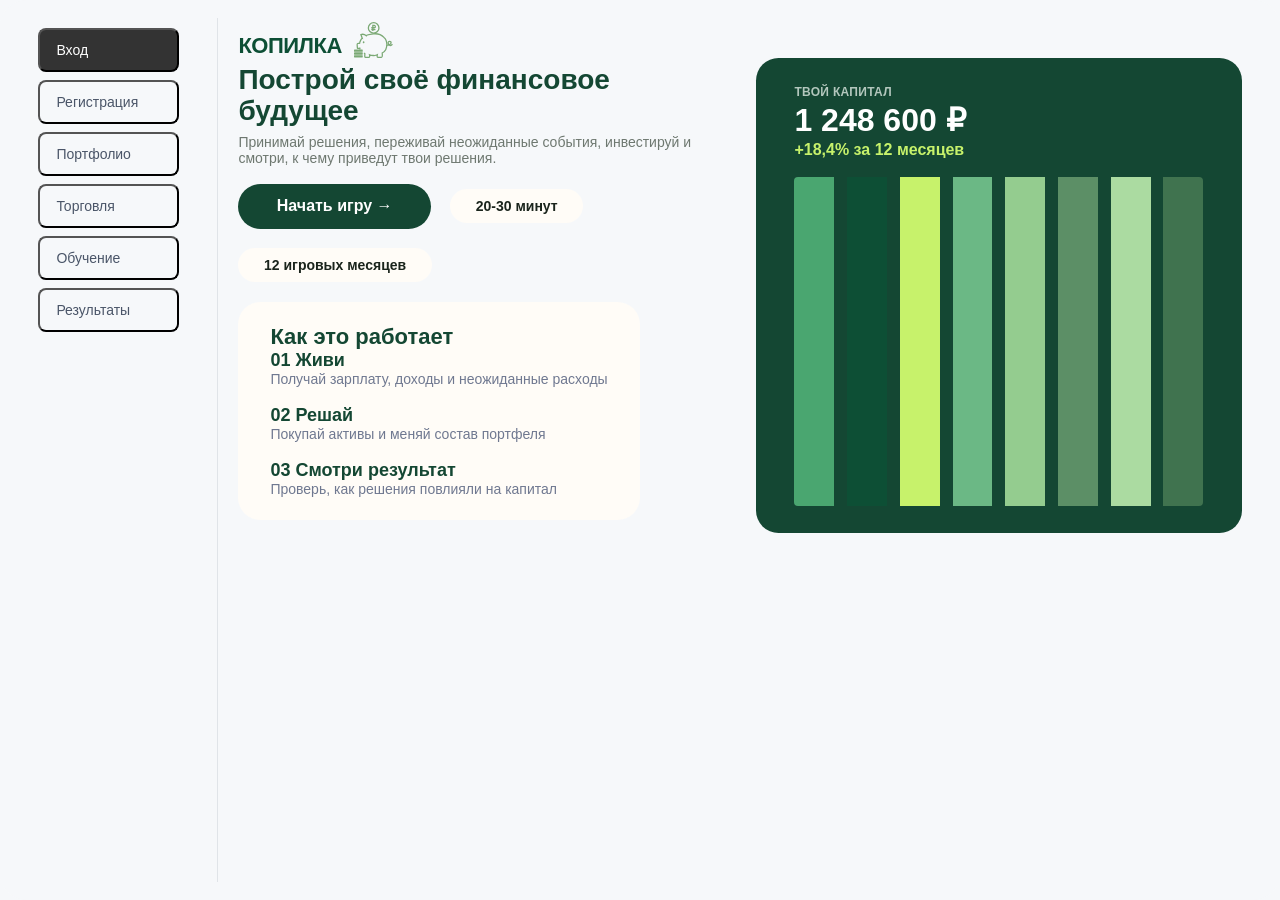
==== commit f5a70b7f: "add processing of the year's results" ====
--- a/index.html
+++ b/index.html
@@ -185,18 +185,7 @@
 
     .hero-left {
       flex: 1;
-      min-width: 280px;
-    }
-
-    .game-badge {
-      display: inline-block;
-      background: #C7F26B;
-      border-radius: 33px;
-      padding: clamp(4px, 0.6vh, 10px) clamp(16px, 2vw, 28px);
-      font-weight: 600;
-      font-size: 87.5%;
-      color: #144733;
-      margin-bottom: clamp(8px, 1vh, 16px);
+      min-width: 200px;
     }
 
     .main-headline {
@@ -423,32 +412,6 @@
     }
     .back-btn:hover {
       background: #f0ede6;
-    }
-
-    /* ── герой ── */
-    .hero-row {
-      display: flex;
-      flex-wrap: wrap;
-      align-items: flex-start;
-      gap: clamp(10px, 2vw, 20px);
-      flex-shrink: 0;
-      margin: clamp(4px, 0.8vh, 12px) 0 clamp(8px, 1.5vh, 28px);
-    }
-
-    .hero-left {
-      flex: 1;
-      min-width: 200px;
-    }
-
-    .game-badge {
-      display: inline-block;
-      background: #C7F26B;
-      border-radius: 33px;
-      padding: clamp(4px, 0.6vh, 10px) clamp(16px, 2vw, 28px);
-      font-weight: 600;
-      font-size: 87.5%;
-      color: #144733;
-      margin-bottom: clamp(8px, 1vh, 16px);
     }
 
     .register-title {
@@ -611,24 +574,6 @@
       background: #f0ede6;
     }
 
-    /* ── герой ── */
-    .hero-row {
-      display: flex;
-      flex-wrap: wrap;
-      align-items: center;
-      gap: clamp(10px, 2vw, 20px);
-      flex-shrink: 0;
-      margin: clamp(4px, 0.8vh, 12px) 0 clamp(8px, 1.5vh, 28px);
-    }
-
-    .hero-left {
-      display: flex;
-      flex-wrap: wrap;
-      align-items: center;
-      gap: clamp(10px, 1.5vw, 20px);
-      flex: 1;
-      min-width: 200px;
-    }
 
     .day-badge {
       background: #C7F26B;
@@ -954,21 +899,6 @@
       background: #f0ede6;
     }
 
-    /* ── герой + бейдж ── */
-    .hero-row {
-      display: flex;
-      align-items: center;
-      gap: clamp(10px, 2vw, 20px);
-      flex-shrink: 0;
-      margin: clamp(4px, 0.8vh, 12px) 0 clamp(8px, 1.5vh, 28px);
-      flex-wrap: wrap;
-    }
-
-    .hero {
-      flex: 1;
-      min-width: 180px;
-    }
-
     .main-title {
       font-weight: 800;
       font-size: 137.5%;
@@ -980,17 +910,6 @@
       font-weight: 400;
       font-size: 87.5%;
       color: #6E7870;
-    }
-
-    .trade-badge {
-      background: #0D4F35;
-      border-radius: 19px;
-      padding: clamp(4px, 0.6vh, 10px) clamp(14px, 2vw, 28px);
-      font-weight: 600;
-      font-size: 75%;
-      color: #FFFFFF;
-      white-space: nowrap;
-      flex-shrink: 0;
     }
 
     /* ── основной контент (сетка) ── */
@@ -1470,18 +1389,6 @@
     .back-btn:hover {
       background: #f0ede6;
     }
-
-    /* ── герой + триггер ── */
-    .hero-row {
-      display: flex;
-      align-items: center;
-      gap: clamp(10px, 2vw, 20px);
-      flex-shrink: 0;
-      margin: clamp(4px, 0.8vh, 12px) 0 clamp(8px, 1.5vh, 28px);
-    }
-
-    /* TODO hero */
-    .hero {}
 
     .main-title {
       font-weight: 800;
@@ -1973,32 +1880,6 @@
       background: #f0ede6;
     }
 
-    /* ── герой ── */
-    .hero-row {
-      display: flex;
-      flex-wrap: wrap;
-      align-items: flex-start;
-      gap: clamp(10px, 2vw, 20px);
-      flex-shrink: 0;
-      margin: clamp(4px, 0.8vh, 12px) 0 clamp(8px, 1.5vh, 28px);
-    }
-
-    .hero-left {
-      flex: 1;
-      min-width: 200px;
-    }
-
-    .final-badge {
-      display: inline-block;
-      background: #0D4F35;
-      border-radius: 19px;
-      padding: clamp(4px, 0.5vh, 8px) clamp(14px, 1.5vw, 20px);
-      font-weight: 600;
-      font-size: 75%;
-      color: #FFFFFF;
-      margin-bottom: clamp(6px, 0.8vh, 12px);
-    }
-
     .main-title {
       font-weight: 800;
       font-size: 175%;
@@ -2160,7 +2041,12 @@
       height: 100%;
       border-radius: 0;
       flex-shrink: 0;
-    }
+      position: relative;
+      overflow: hidden;
+    }
+
+    /* Ensure bars respect explicit widths instead of flex-growing equally */
+    .bars .bar { flex: 0 0 auto; }
     .bar:first-child { border-radius: 4px 0 0 4px; }
     .bar:last-child { border-radius: 0 4px 4px 0; }
 
@@ -2172,6 +2058,19 @@
     .bar--6 { width: 6%; background: #5C8F66; }
     .bar--7 { width: 5%; background: #ABDBA1; }
     .bar--8 { width: 5%; background: #40734F; }
+
+    .bar .bar-label {
+      position: absolute;
+      inset: 0;
+      display: flex;
+      align-items: center;
+      justify-content: center;
+      font-size: 12px;
+      font-weight: 700;
+      color: #ffffff;
+      text-shadow: 0 1px 0 rgba(0,0,0,0.25);
+      pointer-events: none;
+    }
 
     .structure-legend {
       display: grid;
@@ -2328,7 +2227,6 @@
           <div>
             <div class="hero-row">
               <div class="hero-left">
-              <div class="game-badge">ФИНАНСОВАЯ ИГРА</div>
               <div class="main-headline">Построй своё финансовое будущее</div>
               <div class="subhead">Принимай решения, переживай неожиданные события, инвестируй и смотри, к чему приведут твои решения.</div>
               <div class="hero-actions">
@@ -2387,7 +2285,6 @@
         <!-- HERO -->
         <div class="hero-row">
           <div class="hero-left">
-            <div class="game-badge">ФИНАНСОВАЯ ИГРА</div>
             <div class="register-title">Как тебя зовут?</div>
             <div class="register-subtitle">Имя будет отображаться в игре и в твоём прогрессе.</div>
           </div>
@@ -2539,7 +2436,6 @@
             <div class="main-title">Что хочешь сделать?</div>
             <div class="sub-title">Выбери действие и финансовый инструмент.</div>
           </div>
-          <span class="trade-badge">ПОКУПКА И ПРОДАЖА</span>
         </div>
 
         <!-- MAIN CONTENT -->
@@ -3041,10 +2937,8 @@
         <!-- HERO -->
         <div class="hero-row">
           <div class="hero-left">
-            <div class="final-badge">ФИНАЛ ИГРЫ</div>
             <div class="main-title">Год завершён!</div>
             <div class="sub-title">Посмотри, к чему привели твои финансовые решения.</div>
-            <div class="months-badge">12 месяцев пройдено</div>
           </div>
         </div>
 
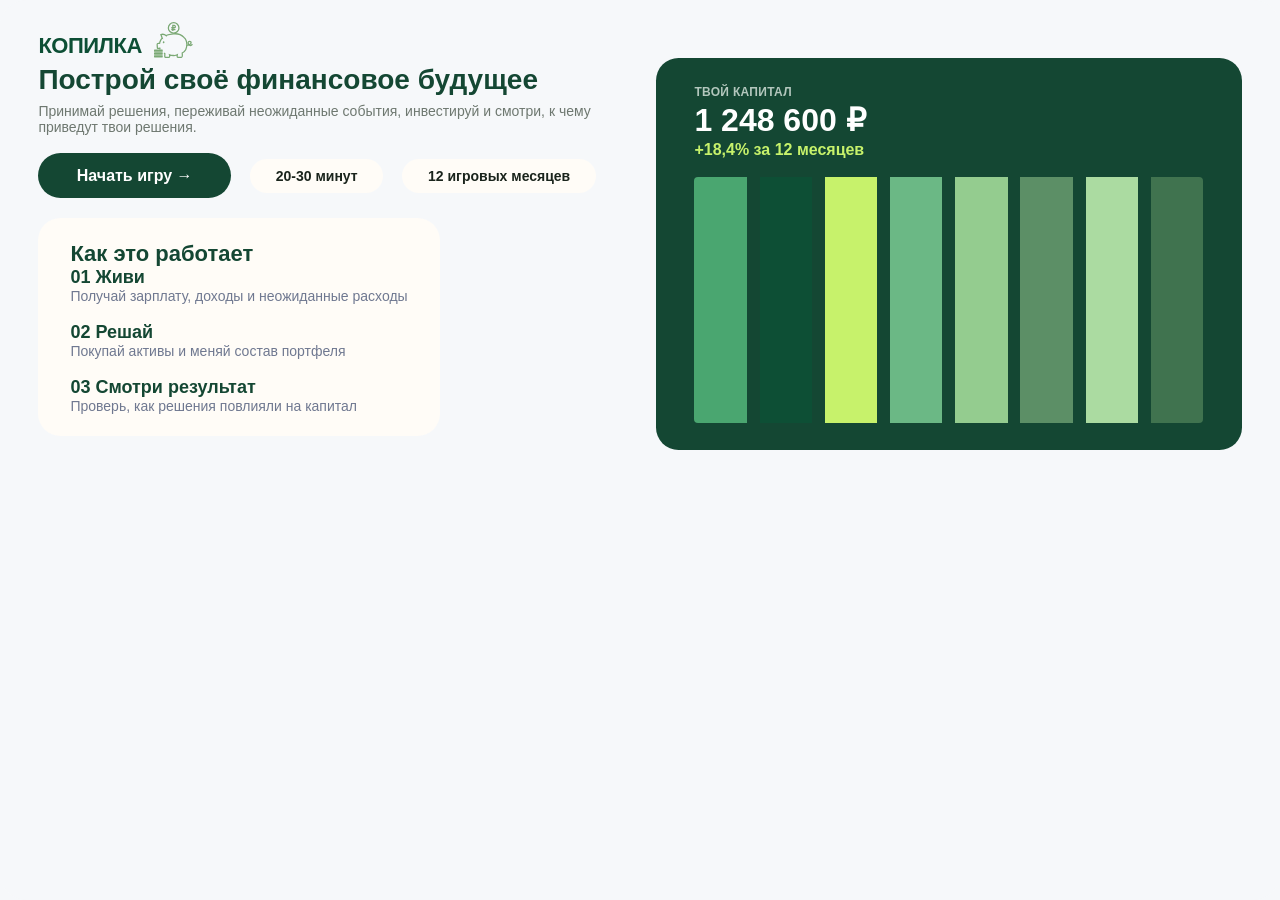
==== commit 2aff75e3: ""Finish" and "Play Again" buttons" ====
--- a/index.html
+++ b/index.html
@@ -811,7 +811,7 @@
     }
 
     /* кнопка "Завершить месяц" */
-    .btn-finish-month {
+    .btn-finish {
       background: #C7F26B;
       border-radius: 19px;
       border: none;
@@ -825,7 +825,7 @@
       flex-shrink: 0;
       width: 100%;
     }
-    .btn-finish-month:hover {
+    .btn-finish:hover {
       background: #b8e35f;
     }
 
@@ -2200,16 +2200,6 @@
 </head>
 <body>
   <div class="page">
-    <!-- Боковая панель с навигацией -->
-    <nav class="sidebar">
-      <button class="tab active-tab" id="btn-entrance" onclick="showPage('entrance')">Вход</button>
-      <button class="tab" id="btn-registration" onclick="showPage('registration')">Регистрация</button>
-      <button class="tab" id="btn-portfolio" onclick="showPage('portfolio')">Портфолио</button>
-      <button class="tab" id="btn-trade" onclick="showPage('trade')">Торговля</button>
-      <button class="tab" id="btn-teaching" onclick="showPage('teaching')">Обучение</button>
-      <button class="tab" id="btn-results" onclick="showPage('results')">Результаты</button>
-    </nav>
-
     <!-- Контентная область -->
     <div class="content">
       <!-- Страницы-секции -->
@@ -2308,8 +2298,7 @@
             <img src="icon.svg" alt=""/>
           </div>
           <div class="header-right">
-            <button class="back-btn" onclick="showPage('portfolio')">← Вернуться в портфель</button>
-            <button class="nav-profile" onclick="showPage('portfolio')"></button>
+            <button class="nav-profile"></button>
           </div>
         </header>
 
@@ -2411,8 +2400,8 @@
               </div>
             </div>
 
-            <!-- Кнопка "Завершить месяц" -->
-            <button class="btn-finish-month">Завершить месяц →</button>
+            <!-- Кнопка "Завершить" -->
+            <button class="btn-finish" onclick="(function(){ if(window.endGameNow) { window.endGameNow(); } else { showPage('results'); } })()">Завершить →</button>
 
           </div>
         </div>
@@ -2929,8 +2918,7 @@
             <img src="icon.svg" alt=""/>
           </div>
           <div class="header-right">
-            <button class="back-btn" onclick="showPage('portfolio')">← Вернуться в портфель</button>
-            <button class="nav-profile" onclick="showPage('portfolio')"></button>
+            <button class="nav-profile"></button>
           </div>
         </header>
 
@@ -3087,7 +3075,7 @@
               </div>
 
               <!-- КНОПКИ ДЕЙСТВИЙ -->
-              <button class="btn-primary" onclick="showPage('registration')">Играть ещё</button>
+              <button class="btn-primary" onclick="(function(){ if(window.startNewGame) { window.startNewGame(); } else { showPage('registration'); } })()">Играть ещё</button>
             </div>
           </div>
         </div>
@@ -3109,8 +3097,8 @@
       }
 
       // 3. Обновляем активный таб
-      document.querySelectorAll('.tab').forEach(tab => tab.classList.remove('active-tab'));
-      document.getElementById("btn-" + pageId).classList.add('active-tab');
+      //document.querySelectorAll('.tab').forEach(tab => tab.classList.remove('active-tab'));
+      //document.getElementById("btn-" + pageId).classList.add('active-tab');
     }
   </script>
   <script type="module" src="./script.js"></script>
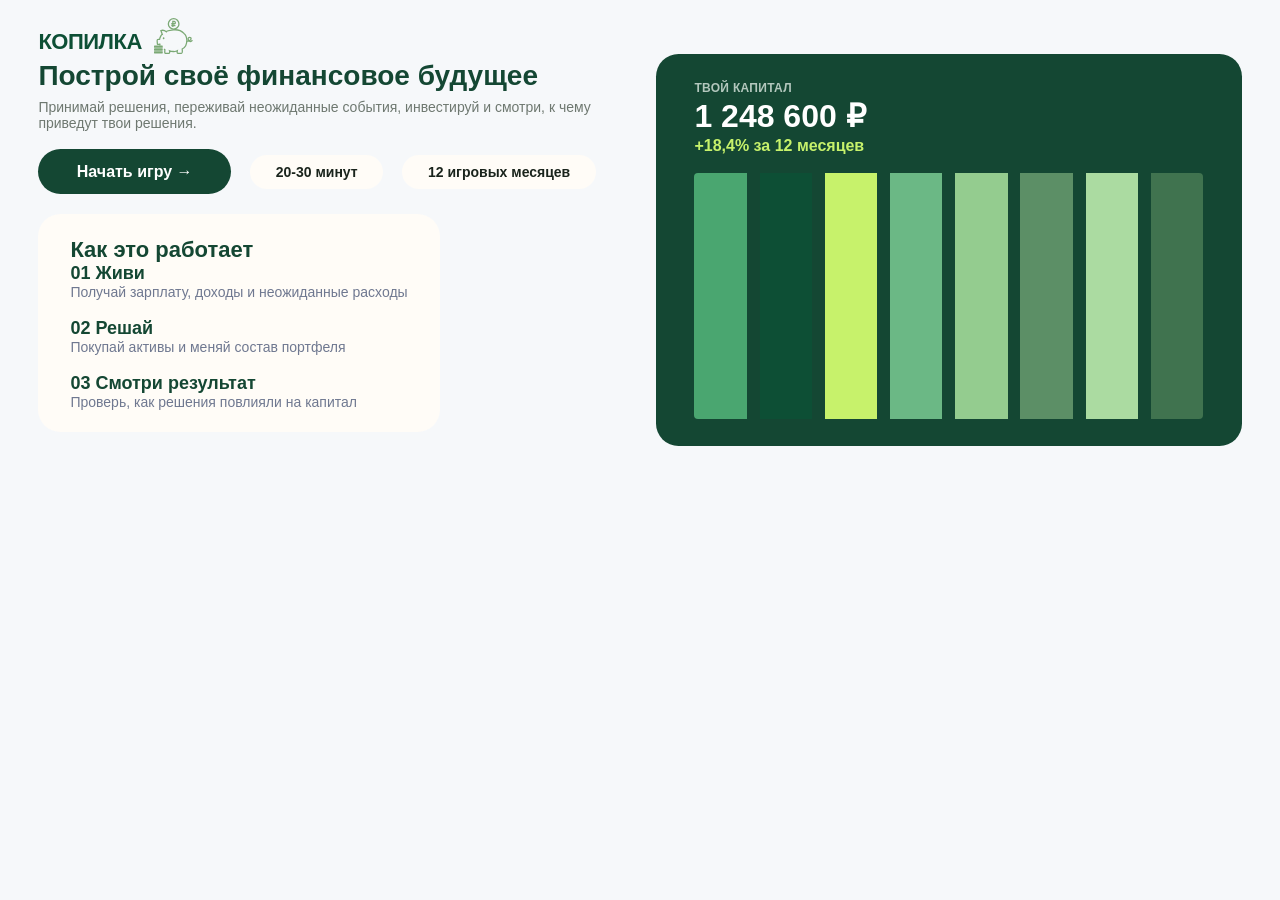
==== commit 228faa7b: "intro" ====
--- a/index.html
+++ b/index.html
@@ -22,7 +22,6 @@
       display: flex;
       justify-content: center;
       align-items: center;
-      padding: clamp(8px, vw, 24px);
       font-size: 100%;
     }
 
@@ -32,65 +31,40 @@
       max-width: 1440px;
       height: 100%;
       background: #F6F8FA;
-      border-radius: 3vh;
-      padding: clamp(8px, 2vh, 20px) clamp(16px, 3vw, 40px) clamp(8px, 2vh, 20px);
       display: flex;
       flex-direction: row;
       overflow: hidden;
       position: relative;
-      gap: 20px;
-    }
-
-    /* Боковая навигация */
-    .sidebar {
-      display: flex;
-      flex-direction: column;
-      gap: 8px;
-      min-width: 180px;
-      padding: 10px 0;
-      border-right: 1px solid #e0e4e8;
-      padding-right: clamp(16px, 3vw, 40px);
-    }
-
-    /* Кнопки-табы в боковой панели */
-    .tab {
-      cursor: pointer;
-      padding: 12px 16px;
-      background: transparent;
-      border-radius: 8px;
-      font-size: 87.5%;
-      font-weight: 500;
-      color: #4a5568;
-      transition: all 0.2s;
-      display: block;
-      text-align: left;
-    }
-
-    .tab:hover {
-      background: #edf2f7;
-    }
-
-    .tab.active-tab {
-      background: #333;
-      color: #fff;
     }
 
     /* Контентная область */
     .content {
       flex: 1;
       overflow-y: auto;
-      padding: 4px 0;
+    }
+
+    .content:has(#event.active) {
+      overflow-y: hidden;
     }
 
     /* Все страницы-секции скрыты по умолчанию */
     .page-section {
       display: none;
+      border-radius: 3vh;
+      padding: clamp(8px, 2vh, 20px) clamp(16px, 3vw, 40px) clamp(8px, 2vh, 20px);
       animation: fadeIn 0.3s ease;
     }
 
     /* Делаем видимой ту, у которой есть класс .active */
     .page-section.active {
       display: block;
+    }
+
+    #event.page-section.active {
+      display: flex;
+      flex-direction: column;
+      padding: 0;
+      min-height: 100%;
     }
 
     /* Анимация появления */
@@ -2196,6 +2170,111 @@
     .btn-primary:hover {
       background: #1a5a47;
     }
+
+    /* ── СОБЫТИЯ ── */
+    .event-screen {
+      position: relative;
+      flex: 1;
+      width: 100%;
+      background: #144733;
+      padding: clamp(20px, 3vh, 40px) clamp(24px, 3vw, 48px);
+      display: flex;
+      flex-direction: column;
+      align-items: center;
+      justify-content: center;
+      overflow: hidden;
+      box-sizing: border-box;
+    }
+
+    /* карточка события */
+    .event-card {
+      position: relative;
+      width: 100%;
+      max-width: 1025px;
+      margin: 0 auto;
+      background: #FFFFFF;
+      border-radius: clamp(20px, 2.8vh, 38px);
+      padding: clamp(30px, 4vh, 60px) clamp(24px, 3vw, 50px) clamp(30px, 4vh, 50px);
+      display: flex;
+      flex-direction: column;
+      align-items: center;
+      gap: clamp(12px, 1.6vh, 22px);
+      overflow: hidden;
+    }
+
+    /* иконка в круге */
+    .event-icon {
+      width: clamp(48px, 5.2vw, 75px);
+      height: clamp(48px, 5.2vw, 75px);
+      border-radius: 50%;
+      background: #E8F8EA;
+      display: flex;
+      align-items: center;
+      justify-content: center;
+      font-size: clamp(24px, 3vw, 43px);
+      flex-shrink: 0;
+      margin-top: clamp(4px, 0.5vh, 8px);
+    }
+
+    /* заголовок события */
+    .event-title {
+      font-family: 'Inter', sans-serif;
+      font-weight: 800;
+      font-size: clamp(18px, 2.6vw, 38px);
+      line-height: 1.2;
+      text-align: center;
+      color: #0D2412;
+      max-width: 828px;
+      flex-shrink: 0;
+    }
+
+    /* сумма */
+    .event-amount {
+      font-family: 'Inter', sans-serif;
+      font-weight: 800;
+      font-size: clamp(36px, 4.5vw, 64px);
+      line-height: 1.1;
+      text-align: center;
+      color: #2BAE59;
+      flex-shrink: 0;
+    }
+
+    /* подпись */
+    .event-desc {
+      font-family: 'Inter', sans-serif;
+      font-weight: 400;
+      font-size: clamp(14px, 1.8vw, 25px);
+      line-height: 1.2;
+      text-align: center;
+      color: #1D3F17;
+      max-width: 662px;
+      flex-shrink: 0;
+    }
+
+    /* кнопка «ОТЛИЧНО!» */
+    .event-accept {
+      background: #2BAE59;
+      border-radius: 17px;
+      border: none;
+      padding: clamp(14px, 1.8vh, 22px) clamp(40px, 5vw, 60px);
+      font-family: 'Inter', sans-serif;
+      font-weight: 800;
+      font-size: clamp(18px, 2vw, 30px);
+      line-height: 1.2;
+      color: #FFFFFF;
+      cursor: pointer;
+      transition: background 0.2s, transform 0.1s;
+      margin-top: clamp(8px, 1.2vh, 18px);
+      flex-shrink: 0;
+    }
+
+    .event-accept:hover {
+      background: #249b4e;
+    }
+
+    .event-accept:active {
+      transform: scale(0.98);
+    }
   </style>
 </head>
 <body>
@@ -2211,7 +2290,6 @@
             </div>
         </header>
 
-        <!-- MAIN CONTENT -->
         <div class="entrance-main-content">
           <!-- левая колонка-->
           <div>
@@ -2397,6 +2475,9 @@
                   <div class="title">Обучение</div>
                   <div class="desc">Разберись, как работает инструмент</div>
                 </div>
+                <div class="action-item" onclick="if(window.triggerTestEvent){window.triggerTestEvent();} else { showPage('event'); }">
+                  <div class="title">Хочу ивент!</div>
+                </div>
               </div>
             </div>
 
@@ -3075,8 +3156,42 @@
               </div>
 
               <!-- КНОПКИ ДЕЙСТВИЙ -->
-              <button class="btn-primary" onclick="(function(){ if(window.startNewGame) { window.startNewGame(); } else { showPage('registration'); } })()">Играть ещё</button>
+              <button class="btn-primary" onclick="window.startNewGame()">Играть ещё</button>
             </div>
+          </div>
+        </div>
+      </div>
+      <div id="event" class="page-section">
+        <div class="event-screen">
+          <!-- КАРТОЧКА СОБЫТИЯ -->
+          <div class="event-card">
+            <div class="event-icon">🎁</div>
+
+            <div class="event-title">
+              Случилась какоето событие, но я не знаю какое.
+            </div>
+
+            <div class="event-amount">+0 ₽</div>
+
+            <div class="event-desc">Уже думаем что можно сделать</div>
+
+            <button class="event-accept" id="eventAccept">КРУТО!</button>
+          </div>
+        </div>
+      </div>
+      <div id="introduction" class="page-section">
+        <div class="event-screen">
+          <div class="event-card">
+            <div class="event-title">1</div>
+            <div class="event-desc" id="introText">Привет!</div>
+
+            <div class="pagination" id="pagination">
+              <span class="dot active" data-index="0"></span>
+              <span class="dot" data-index="1"></span>
+            </div>
+
+            <button class="event-accept" id="introNext">Дальше</button>
+            <button class="event-accept" id="introSkip">Пропустить</button>
           </div>
         </div>
       </div>
@@ -3095,10 +3210,6 @@
           console.error('Ошибка обновления портфеля при открытии страницы:', error);
         });
       }
-
-      // 3. Обновляем активный таб
-      //document.querySelectorAll('.tab').forEach(tab => tab.classList.remove('active-tab'));
-      //document.getElementById("btn-" + pageId).classList.add('active-tab');
     }
   </script>
   <script type="module" src="./script.js"></script>
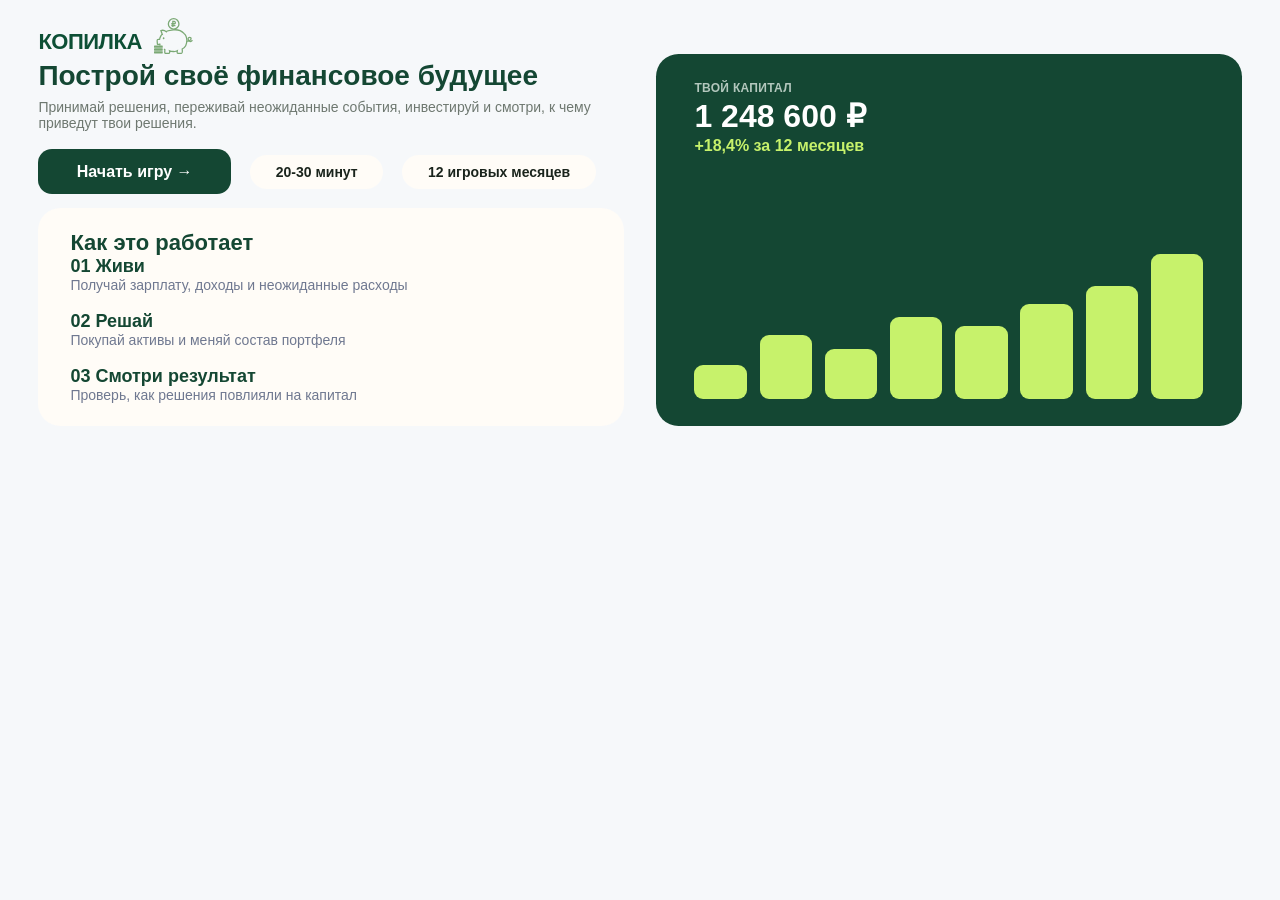
==== commit eab635f0: "Refactor introduction flow and enhance asset availability logic" ====
--- a/index.html
+++ b/index.html
@@ -43,6 +43,7 @@
       overflow-y: auto;
     }
 
+    .content:has(#introduction.active),
     .content:has(#event.active) {
       overflow-y: hidden;
     }
@@ -57,9 +58,12 @@
 
     /* Делаем видимой ту, у которой есть класс .active */
     .page-section.active {
-      display: block;
-    }
-
+      display: flex;
+      flex-direction: column;
+      min-height: 100%
+    }
+    
+    #introduction.page-section.active,
     #event.page-section.active {
       display: flex;
       flex-direction: column;
@@ -187,7 +191,7 @@
 
     .kopilka-btn {
       background: #144733;
-      border-radius: 22.6px;
+      border-radius: 14px;
       padding: clamp(12px, 1.5vh, 20px) clamp(28px, 3vw, 44px);
       border: none;
       font-weight: 600;
@@ -300,7 +304,7 @@
       flex: 1;
     }
 
-    .bar {
+    .entrance-bar {
       flex: 1;
       background: #C7F26B;
       border-radius: 8.99px;
@@ -308,14 +312,14 @@
       transition: height 0.3s;
     }
 
-    .bar--1 { height: 15%; }
-    .bar--2 { height: 28%; }
-    .bar--3 { height: 22%; }
-    .bar--4 { height: 36%; }
-    .bar--5 { height: 32%; }
-    .bar--6 { height: 42%; }
-    .bar--7 { height: 50%; }
-    .bar--8 { height: 64%; }
+    .entrance-bar--1 { height: 15%; }
+    .entrance-bar--2 { height: 28%; }
+    .entrance-bar--3 { height: 22%; }
+    .entrance-bar--4 { height: 36%; }
+    .entrance-bar--5 { height: 32%; }
+    .entrance-bar--6 { height: 42%; }
+    .entrance-bar--7 { height: 50%; }
+    .entrance-bar--8 { height: 64%; }
 
     /* registration */
 
@@ -948,6 +952,7 @@
       display: flex;
       flex-direction: column;
       justify-content: center;
+      background: rgba(240, 250, 237);
     }
     .asset-card.active {
       background: #D1EDD6;
@@ -1777,6 +1782,9 @@
     .pagination .dot.active {
       background: #144733;
     }
+    .pagination .dot.unavailable {
+      cursor: auto;
+    }
     .pagination .counter {
       font-weight: 600;
       font-size: 62.5%;
@@ -2191,6 +2199,7 @@
       position: relative;
       width: 100%;
       max-width: 1025px;
+      min-height: 50vh;
       margin: 0 auto;
       background: #FFFFFF;
       border-radius: clamp(20px, 2.8vh, 38px);
@@ -2249,6 +2258,15 @@
       color: #1D3F17;
       max-width: 662px;
       flex-shrink: 0;
+    }
+
+    #introText {
+      white-space: pre-line;
+      text-align: left;
+      max-width: 1000px;
+      font-size: clamp(15px, 1.7vw, 24px);
+      line-height: 1.5;
+      color: #18351D;
     }
 
     /* кнопка «ОТЛИЧНО!» */
@@ -2295,29 +2313,29 @@
           <div>
             <div class="hero-row">
               <div class="hero-left">
-              <div class="main-headline">Построй своё финансовое будущее</div>
-              <div class="subhead">Принимай решения, переживай неожиданные события, инвестируй и смотри, к чему приведут твои решения.</div>
-              <div class="hero-actions">
-                  <button class="kopilka-btn" onclick="showPage('registration')">Начать игру →</button>
-                  <span class="info-badge">20-30 минут</span>
-                  <span class="info-badge">12 игровых месяцев</span>
+                <div class="main-headline">Построй своё финансовое будущее</div>
+                <div class="subhead">Принимай решения, переживай неожиданные события, инвестируй и смотри, к чему приведут твои решения.</div>
+                <div class="hero-actions">
+                    <button class="kopilka-btn" onclick="showPage('registration')">Начать игру →</button>
+                    <span class="info-badge">20-30 минут</span>
+                    <span class="info-badge">12 игровых месяцев</span>
+                </div>
               </div>
             </div>
             <div class="how-it-works">
               <div class="title">Как это работает</div>
-                <div class="steps">
-                  <div class="step">
-                      <div class="step-title">01 Живи</div>
-                      <div class="step-desc">Получай зарплату, доходы и неожиданные расходы</div>
-                  </div>
-                  <div class="step">
-                      <div class="step-title">02 Решай</div>
-                      <div class="step-desc">Покупай активы и меняй состав портфеля</div>
-                  </div>
-                  <div class="step">
-                      <div class="step-title">03 Смотри результат</div>
-                      <div class="step-desc">Проверь, как решения повлияли на капитал</div>
-                  </div>
+              <div class="steps">
+                <div class="step">
+                    <div class="step-title">01 Живи</div>
+                    <div class="step-desc">Получай зарплату, доходы и неожиданные расходы</div>
+                </div>
+                <div class="step">
+                    <div class="step-title">02 Решай</div>
+                    <div class="step-desc">Покупай активы и меняй состав портфеля</div>
+                </div>
+                <div class="step">
+                    <div class="step-title">03 Смотри результат</div>
+                    <div class="step-desc">Проверь, как решения повлияли на капитал</div>
                 </div>
               </div>
             </div>
@@ -2329,14 +2347,14 @@
             <div class="amount">1 248 600 ₽</div>
             <div class="growth">+18,4% за 12 месяцев</div>
             <div class="histogram">
-                <div class="bar bar--1"></div>
-                <div class="bar bar--2"></div>
-                <div class="bar bar--3"></div>
-                <div class="bar bar--4"></div>
-                <div class="bar bar--5"></div>
-                <div class="bar bar--6"></div>
-                <div class="bar bar--7"></div>
-                <div class="bar bar--8"></div>
+                <div class="entrance-bar entrance-bar--1"></div>
+                <div class="entrance-bar entrance-bar--2"></div>
+                <div class="entrance-bar entrance-bar--3"></div>
+                <div class="entrance-bar entrance-bar--4"></div>
+                <div class="entrance-bar entrance-bar--5"></div>
+                <div class="entrance-bar entrance-bar--6"></div>
+                <div class="entrance-bar entrance-bar--7"></div>
+                <div class="entrance-bar entrance-bar--8"></div>
             </div>
           </div>
         </div>
@@ -2463,13 +2481,8 @@
               <div class="actions-title">Что сделать?</div>
               <div class="actions-list">
                 <div class="action-item" onclick="showPage('trade')">
-                  <div class="title">Купить актив</div>
+                  <div class="title">Инвестировать</div>
                   <div class="desc">Выбери инструмент и сумму</div>
-                </div>
-                <div class="action-item" onclick="showPage('trade')"
-                >
-                  <div class="title">Продать актив</div>
-                  <div class="desc">Зафиксируй прибыль или убыток</div>
                 </div>
                 <div class="action-item" onclick="showPage('teaching')">
                   <div class="title">Обучение</div>
@@ -2825,7 +2838,40 @@
               </div>
             </div>
 
-            <!-- актив 5: Акции -->
+            <!-- актив 5: ПИФ -->
+            <div class="asset-content" data-asset="pif">
+              <div class="asset-grid">
+                <div class="left-column">
+                  <div class="risk-badge risk-badge--medium">УРОВЕНЬ РИСКА — СРЕДНИЙ</div>
+                  <div class="what-section">
+                    <div class="title">Что это?</div>
+                    <div class="sub">Много инвесторов — один фонд</div>
+                    <div class="desc">Фонд собирает деньги инвесторов и вкладывает их в разные финансовые инструменты. Фонд может специализироваться на акциях, облигациях, отрасли, гособлигациях, металлах или смешанных инвестициях.</div>
+                  </div>
+                  <div class="risk-note">
+                    <div class="title">Риск / важный нюанс</div>
+                    <div class="desc">Комиссии особенно важны при коротком сроке инвестиций. На пай влияют макроэкономика, расходы УК и стоимость активов внутри фонда.</div>
+                  </div>
+                </div>
+                <div class="right-column">
+                  <div class="income-section">
+                    <div class="title">Как получить доход</div>
+                    <div class="income-item"><span class="label">01 Пай</span><div class="desc">Доход — разница между ценой продажи и покупки пая.</div></div>
+                    <div class="income-item"><span class="label">02 Комиссии</span><div class="desc">Важно учитывать управление, ввод и вывод средств.</div></div>
+                    <div class="income-item"><span class="label">03 Форматы</span><div class="desc">ОПИФ, ИПИФ, ЗПИФ и БПИФ отличаются доступностью покупки/продажи.</div></div>
+                  </div>
+                  <div class="investor-tips">
+                    <div class="title">Как выбрать</div>
+                    <div class="item"><span class="label">Цель и срок</span><div class="desc">До года; 1–3 года; более 3 лет.</div></div>
+                    <div class="item"><span class="label">Состав</span><div class="desc">Какие активы и стратегия внутри фонда.</div></div>
+                    <div class="item"><span class="label">Комиссии</span><div class="desc">Сколько стоит управление и операции.</div></div>
+                    <div class="item"><span class="label">Уставной капитал</span><div class="desc">Надёжность и репутация управляющей компании.</div></div>
+                  </div>
+                </div>
+              </div>
+            </div>
+
+            <!-- актив 6: Акции -->
             <div class="asset-content" data-asset="stocks">
               <div class="asset-grid">
                 <div class="left-column">
@@ -2858,7 +2904,7 @@
               </div>
             </div>
 
-            <!-- актив 6: Иностранная валюта -->
+            <!-- актив 7: Иностранная валюта -->
             <div class="asset-content" data-asset="currency">
               <div class="asset-grid">
                 <div class="left-column">
@@ -2885,39 +2931,6 @@
                     <div class="item"><span class="label">Инфляция</span><div class="desc">Уровень инфляции в странах.</div></div>
                     <div class="item"><span class="label">Ставки</span><div class="desc">Процентные ставки и политика центральных банков.</div></div>
                     <div class="item"><span class="label">Дополнительно</span><div class="desc">Геополитика, внутренние трудности и спрос на валюту.</div></div>
-                  </div>
-                </div>
-              </div>
-            </div>
-
-            <!-- актив 7: ПИФ -->
-            <div class="asset-content" data-asset="pif">
-              <div class="asset-grid">
-                <div class="left-column">
-                  <div class="risk-badge risk-badge--medium">УРОВЕНЬ РИСКА — СРЕДНИЙ</div>
-                  <div class="what-section">
-                    <div class="title">Что это?</div>
-                    <div class="sub">Много инвесторов — один фонд</div>
-                    <div class="desc">Фонд собирает деньги инвесторов и вкладывает их в разные финансовые инструменты. Фонд может специализироваться на акциях, облигациях, отрасли, гособлигациях, металлах или смешанных инвестициях.</div>
-                  </div>
-                  <div class="risk-note">
-                    <div class="title">Риск / важный нюанс</div>
-                    <div class="desc">Комиссии особенно важны при коротком сроке инвестиций. На пай влияют макроэкономика, расходы УК и стоимость активов внутри фонда.</div>
-                  </div>
-                </div>
-                <div class="right-column">
-                  <div class="income-section">
-                    <div class="title">Как получить доход</div>
-                    <div class="income-item"><span class="label">01 Пай</span><div class="desc">Доход — разница между ценой продажи и покупки пая.</div></div>
-                    <div class="income-item"><span class="label">02 Комиссии</span><div class="desc">Важно учитывать управление, ввод и вывод средств.</div></div>
-                    <div class="income-item"><span class="label">03 Форматы</span><div class="desc">ОПИФ, ИПИФ, ЗПИФ и БПИФ отличаются доступностью покупки/продажи.</div></div>
-                  </div>
-                  <div class="investor-tips">
-                    <div class="title">Как выбрать</div>
-                    <div class="item"><span class="label">Цель и срок</span><div class="desc">До года; 1–3 года; более 3 лет.</div></div>
-                    <div class="item"><span class="label">Состав</span><div class="desc">Какие активы и стратегия внутри фонда.</div></div>
-                    <div class="item"><span class="label">Комиссии</span><div class="desc">Сколько стоит управление и операции.</div></div>
-                    <div class="item"><span class="label">Уставной капитал</span><div class="desc">Надёжность и репутация управляющей компании.</div></div>
                   </div>
                 </div>
               </div>
@@ -3186,12 +3199,19 @@
             <div class="event-desc" id="introText">Привет!</div>
 
             <div class="pagination" id="pagination">
-              <span class="dot active" data-index="0"></span>
-              <span class="dot" data-index="1"></span>
+              <span class="dot unavailable active" data-index="0"></span>
+              <span class="dot unavailable" data-index="1"></span>
+              <span class="dot unavailable" data-index="2"></span>
+              <span class="dot unavailable" data-index="3"></span>
+              <span class="dot unavailable" data-index="4"></span>
+              <span class="dot unavailable" data-index="5"></span>
+              <span class="dot unavailable" data-index="6"></span>
+              <span class="dot unavailable" data-index="7"></span>
+              <span class="dot unavailable" data-index="8"></span>
+
             </div>
 
             <button class="event-accept" id="introNext">Дальше</button>
-            <button class="event-accept" id="introSkip">Пропустить</button>
           </div>
         </div>
       </div>
@@ -3199,7 +3219,7 @@
   </div>
 
   <script>
-    function showPage(pageId) {
+    function showPage(pageId, args = {}) {
       // 1. Скрываем все секции
       document.querySelectorAll('.page-section').forEach(p => p.classList.remove('active'));
       // 2. Показываем нужную
@@ -3210,6 +3230,12 @@
           console.error('Ошибка обновления портфеля при открытии страницы:', error);
         });
       }
+
+      if (pageId === 'teaching' && globalThis.refreshTeachingView) {
+        Promise.resolve(globalThis.refreshTeachingView(args.index)).catch((error) => {
+          console.error('Ошибка обновления обучения при открытии страницы:', error);
+        });
+      }
     }
   </script>
   <script type="module" src="./script.js"></script>
